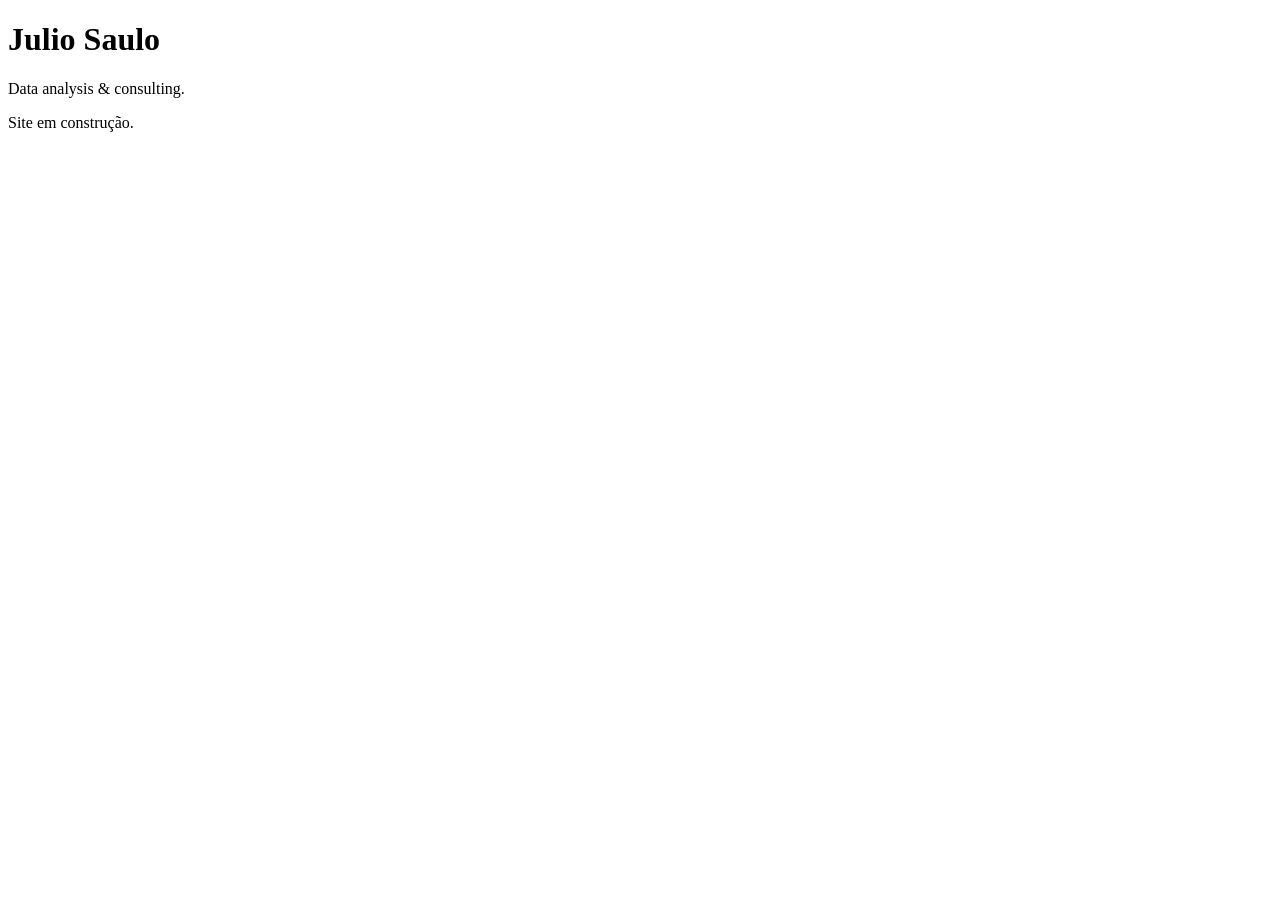
==== index.html @ fc22b463 "Rename Index.html to index.html" ====
<!DOCTYPE html>
<html lang="en">
<head>
  <meta charset="UTF-8">
  <title>Seu Nome – Data Analysis & Consulting</title>
</head>
<body>
  <h1>Julio Saulo</h1>
  <p>Data analysis & consulting.</p>
  <p>Site em construção.</p>
</body>
</html>
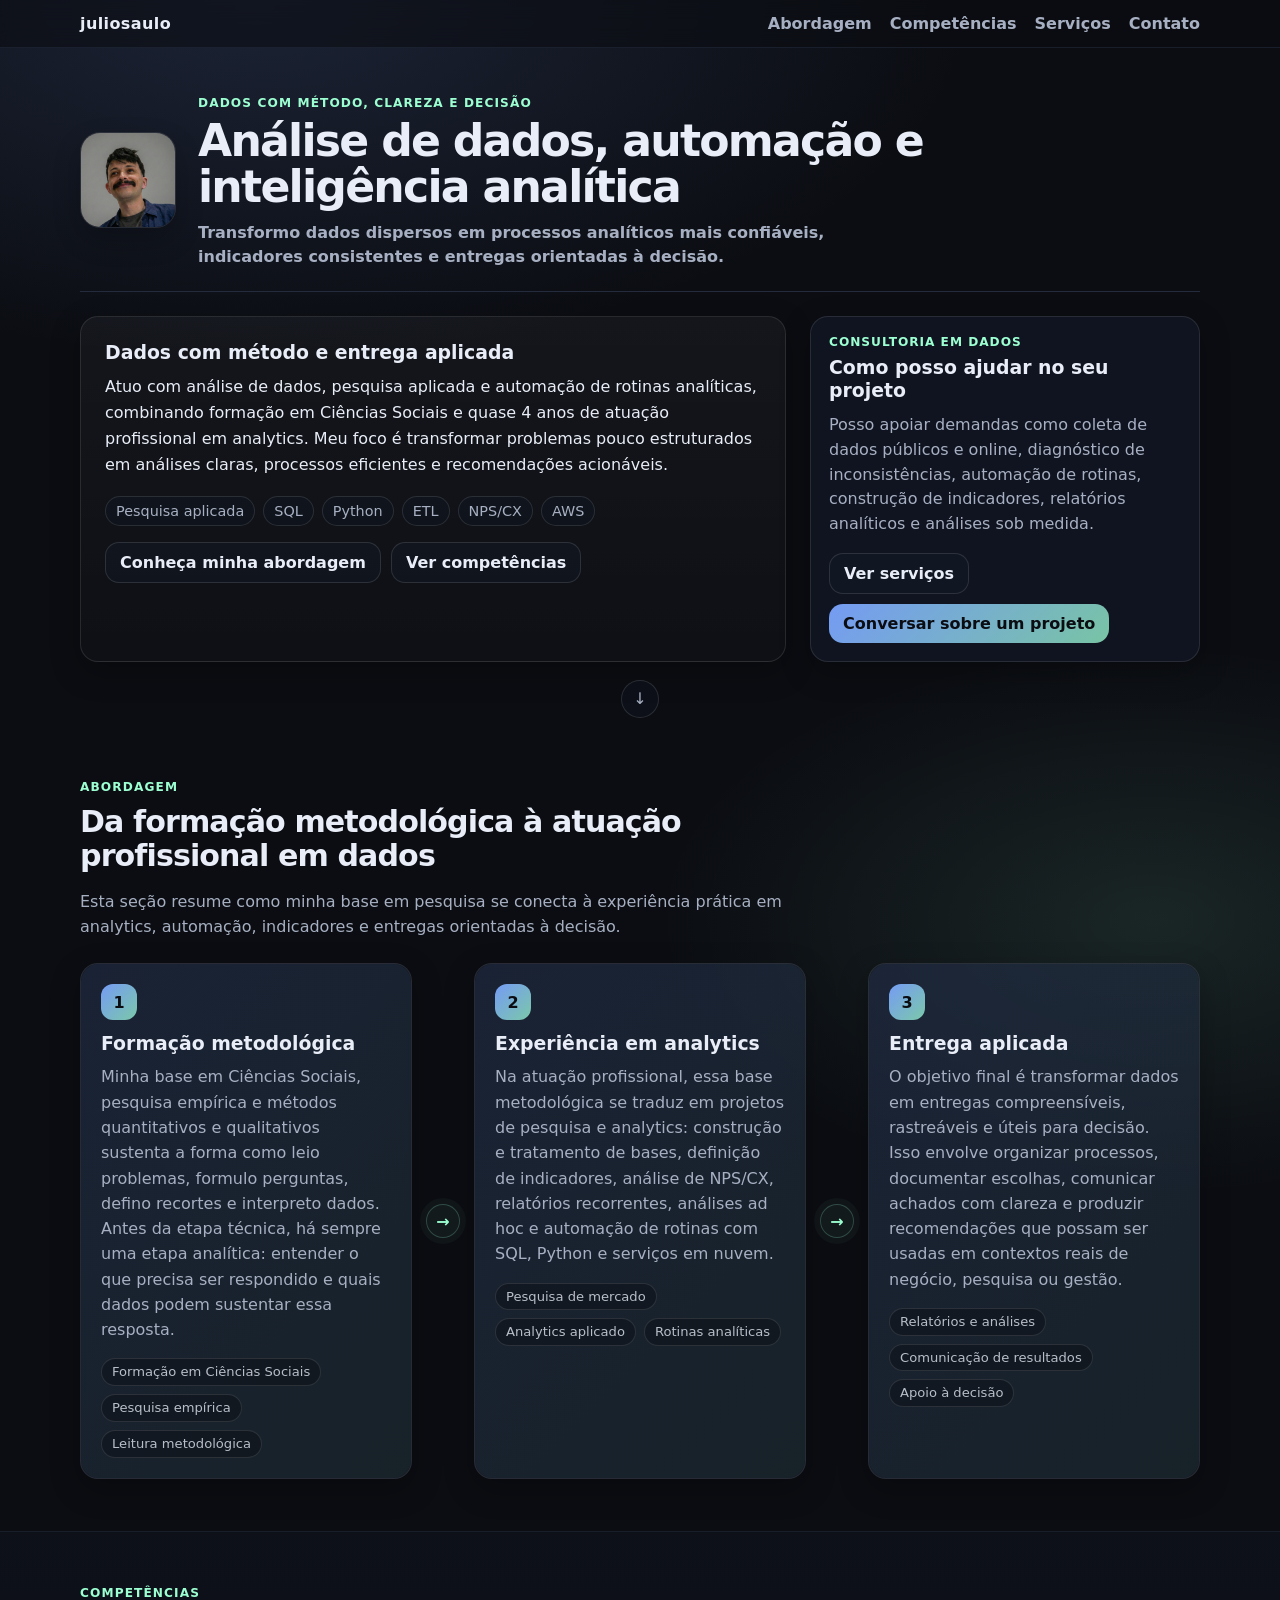
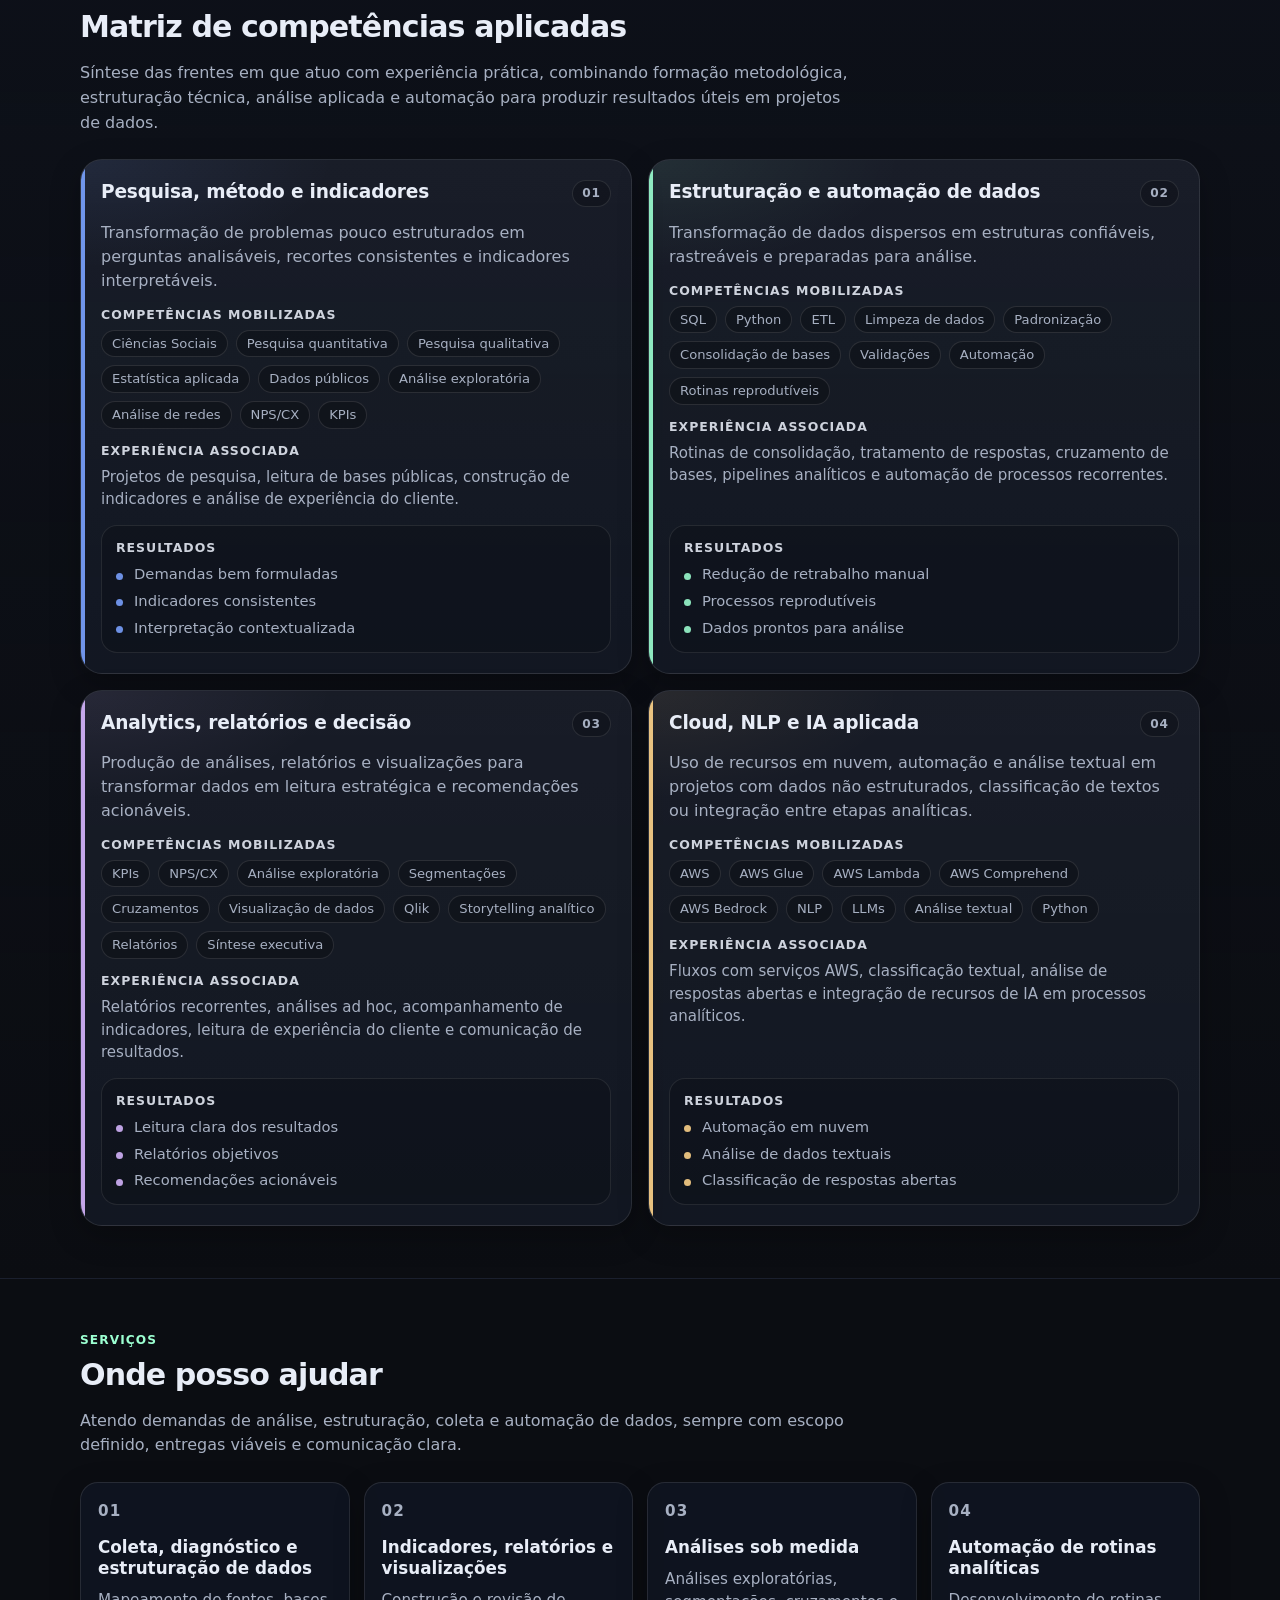
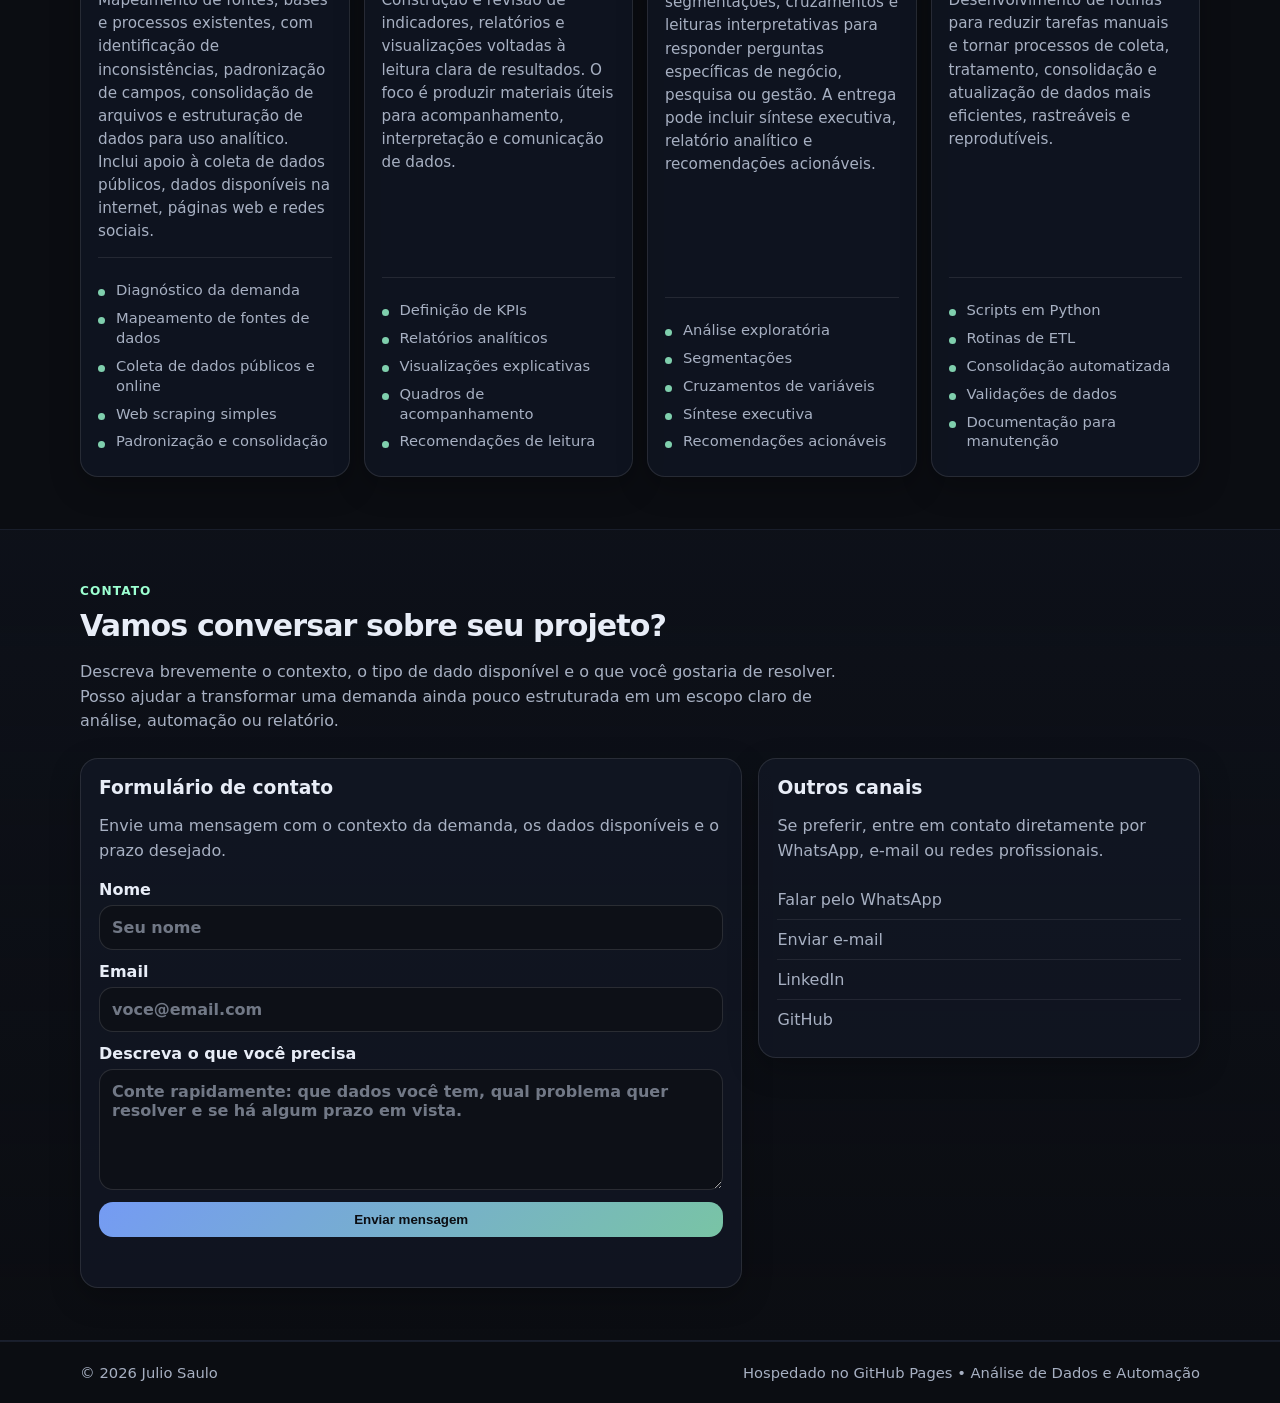
==== commit 1cab7d28: "info. contato + ajustes" ====
--- a/index.html
+++ b/index.html
@@ -1,12 +1,474 @@
 <!DOCTYPE html>
-<html lang="en">
+<html lang="pt-br" id="top">
 <head>
-  <meta charset="UTF-8">
-  <title>Seu Nome – Data Analysis & Consulting</title>
+  <meta charset="UTF-8" />
+  <meta name="viewport" content="width=device-width, initial-scale=1.0" />
+  <title>Julio Saulo | Análise de Dados, Automação e Inteligência Analítica</title>
+  <meta name="description" content="Consultoria em análise de dados, automação de rotinas analíticas, indicadores, relatórios e coleta/estruturação de dados públicos e online." />
+  <link rel="stylesheet" href="css/styles.css" />
 </head>
+
 <body>
-  <h1>Julio Saulo</h1>
-  <p>Data analysis & consulting.</p>
-  <p>Site em construção.</p>
+  <header class="site-header">
+    <div class="container nav">
+      <a class="brand" href="#top" aria-label="Voltar ao topo">juliosaulo</a>
+
+      <nav class="nav-links" aria-label="Navegação principal">
+        <a href="#abordagem">Abordagem</a>
+        <a href="#competencias">Competências</a>
+        <a href="#servicos">Serviços</a>
+        <a href="#contato">Contato</a>
+      </nav>
+
+      <button class="nav-toggle" aria-label="Abrir menu" aria-expanded="false">
+        ☰
+      </button>
+    </div>
+  </header>
+
+  <main>
+    <!-- HERO -->
+    <section class="hero" id="topo-hero">
+      <div class="container">
+        <div class="hero-top hero-top-grid">
+          <div class="hero-photo hero-photo--small">
+            <img src="assets/img/profile.jpg" alt="Foto de Julio Saulo" />
+          </div>
+
+          <div class="hero-head">
+            <p class="eyebrow">Dados com método, clareza e decisão</p>
+            <h1>Análise de dados, automação e inteligência analítica</h1>
+            <p class="subtitle">
+              Transformo dados dispersos em processos analíticos mais confiáveis, indicadores consistentes e entregas orientadas à decisão.
+            </p>
+          </div>
+        </div>
+
+        <div class="hero-bottom hero-bottom-grid">
+          <div class="hero-about">
+            <h2 class="hero-h2">Dados com método e entrega aplicada</h2>
+
+            <p class="lead">
+              Atuo com análise de dados, pesquisa aplicada e automação de rotinas analíticas, combinando formação em Ciências Sociais e quase 4 anos de atuação profissional em analytics. Meu foco é transformar problemas pouco estruturados em análises claras, processos eficientes e recomendações acionáveis.
+            </p>
+
+            <div class="chips" aria-label="Principais áreas de atuação">
+              <span class="chip">Pesquisa aplicada</span>
+              <span class="chip">SQL</span>
+              <span class="chip">Python</span>
+              <span class="chip">ETL</span>
+              <span class="chip">NPS/CX</span>
+              <span class="chip">AWS</span>
+            </div>
+
+            <div class="hero-links">
+              <a class="btn" href="#abordagem">Conheça minha abordagem</a>
+              <a class="btn" href="#competencias">Ver competências</a>
+            </div>
+          </div>
+
+          <aside class="hero-consult" aria-label="Resumo da oferta de consultoria">
+            <div class="hero-offer">
+              <p class="offer-kicker">Consultoria em dados</p>
+              <h2 class="offer-title">Como posso ajudar no seu projeto</h2>
+              <p class="offer-text muted">
+                Posso apoiar demandas como coleta de dados públicos e online, diagnóstico de inconsistências, automação de rotinas, construção de indicadores, relatórios analíticos e análises sob medida.
+              </p>
+              <div class="offer-actions">
+                <a class="btn" href="#servicos">Ver serviços</a>
+                <a class="btn primary" href="#contato">Conversar sobre um projeto</a>
+              </div>
+            </div>
+          </aside>
+        </div>
+      </div>
+
+      <div class="container hero-scroll">
+        <a class="scroll-hint" href="#abordagem" aria-label="Rolar para Abordagem">↓</a>
+      </div>
+    </section>
+
+    <!-- ABORDAGEM -->
+    <section class="section" id="abordagem">
+      <div class="container">
+        <div class="section-head">
+          <p class="eyebrow">Abordagem</p>
+          <h2>Da formação metodológica à atuação profissional em dados</h2>
+          <p class="muted">
+            Esta seção resume como minha base em pesquisa se conecta à experiência prática em analytics, automação, indicadores e entregas orientadas à decisão.
+          </p>
+        </div>
+
+        <div class="approach-grid">
+          <article class="approach-card">
+            <div class="approach-number" aria-hidden="true">1</div>
+            <h3>Formação metodológica</h3>
+            <p>
+              Minha base em Ciências Sociais, pesquisa empírica e métodos quantitativos e qualitativos sustenta a forma como leio problemas, formulo perguntas, defino recortes e interpreto dados. Antes da etapa técnica, há sempre uma etapa analítica: entender o que precisa ser respondido e quais dados podem sustentar essa resposta.
+            </p>
+            <div class="tags approach-tags">
+              <span class="tag">Formação em Ciências Sociais</span>
+              <span class="tag">Pesquisa empírica</span>
+              <span class="tag">Leitura metodológica</span>
+            </div>
+          </article>
+
+          <div class="approach-connector" aria-hidden="true">→</div>
+
+          <article class="approach-card">
+            <div class="approach-number" aria-hidden="true">2</div>
+            <h3>Experiência em analytics</h3>
+            <p>
+              Na atuação profissional, essa base metodológica se traduz em projetos de pesquisa e analytics: construção e tratamento de bases, definição de indicadores, análise de NPS/CX, relatórios recorrentes, análises ad hoc e automação de rotinas com SQL, Python e serviços em nuvem.
+            </p>
+            <div class="tags approach-tags">
+              <span class="tag">Pesquisa de mercado</span>
+              <span class="tag">Analytics aplicado</span>
+              <span class="tag">Rotinas analíticas</span>
+            </div>
+          </article>
+
+          <div class="approach-connector" aria-hidden="true">→</div>
+
+          <article class="approach-card">
+            <div class="approach-number" aria-hidden="true">3</div>
+            <h3>Entrega aplicada</h3>
+            <p>
+              O objetivo final é transformar dados em entregas compreensíveis, rastreáveis e úteis para decisão. Isso envolve organizar processos, documentar escolhas, comunicar achados com clareza e produzir recomendações que possam ser usadas em contextos reais de negócio, pesquisa ou gestão.
+            </p>
+            <div class="tags approach-tags">
+              <span class="tag">Relatórios e análises</span>
+              <span class="tag">Comunicação de resultados</span>
+              <span class="tag">Apoio à decisão</span>
+            </div>
+          </article>
+        </div>
+      </div>
+    </section>
+
+    <!-- COMPETÊNCIAS -->
+    <section class="section alt" id="competencias">
+      <div class="container">
+        <div class="section-head">
+          <p class="eyebrow">Competências</p>
+          <h2>Matriz de competências aplicadas</h2>
+          <p class="muted">
+            Síntese das frentes em que atuo com experiência prática, combinando formação metodológica, estruturação técnica, análise aplicada e automação para produzir resultados úteis em projetos de dados.
+          </p>
+        </div>
+
+        <div class="competency-matrix" aria-label="Matriz de competências aplicadas">
+          <article class="matrix-card matrix-card-method">
+            <div class="matrix-card-head">
+              <p class="matrix-kicker">01</p>
+              <h3>Pesquisa, método e indicadores</h3>
+            </div>
+
+            <p class="matrix-description">
+              Transformação de problemas pouco estruturados em perguntas analisáveis, recortes consistentes e indicadores interpretáveis.
+            </p>
+
+            <div class="matrix-block">
+              <h4>Competências mobilizadas</h4>
+              <div class="tags">
+                <span class="tag">Ciências Sociais</span>
+                <span class="tag">Pesquisa quantitativa</span>
+                <span class="tag">Pesquisa qualitativa</span>
+                <span class="tag">Estatística aplicada</span>
+                <span class="tag">Dados públicos</span>
+                <span class="tag">Análise exploratória</span>
+                <span class="tag">Análise de redes</span>
+                <span class="tag">NPS/CX</span>
+                <span class="tag">KPIs</span>
+              </div>
+            </div>
+
+            <div class="matrix-block">
+              <h4>Experiência associada</h4>
+              <p>
+                Projetos de pesquisa, leitura de bases públicas, construção de indicadores e análise de experiência do cliente.
+              </p>
+            </div>
+
+            <div class="matrix-results">
+              <h4>Resultados</h4>
+              <ul>
+                <li>Demandas bem formuladas</li>
+                <li>Indicadores consistentes</li>
+                <li>Interpretação contextualizada</li>
+              </ul>
+            </div>
+          </article>
+
+          <article class="matrix-card matrix-card-structure">
+            <div class="matrix-card-head">
+              <p class="matrix-kicker">02</p>
+              <h3>Estruturação e automação de dados</h3>
+            </div>
+
+            <p class="matrix-description">
+              Transformação de dados dispersos em estruturas confiáveis, rastreáveis e preparadas para análise.
+            </p>
+
+            <div class="matrix-block">
+              <h4>Competências mobilizadas</h4>
+              <div class="tags">
+                <span class="tag">SQL</span>
+                <span class="tag">Python</span>
+                <span class="tag">ETL</span>
+                <span class="tag">Limpeza de dados</span>
+                <span class="tag">Padronização</span>
+                <span class="tag">Consolidação de bases</span>
+                <span class="tag">Validações</span>
+                <span class="tag">Automação</span>
+                <span class="tag">Rotinas reprodutíveis</span>
+              </div>
+            </div>
+
+            <div class="matrix-block">
+              <h4>Experiência associada</h4>
+              <p>
+                Rotinas de consolidação, tratamento de respostas, cruzamento de bases, pipelines analíticos e automação de processos recorrentes.
+              </p>
+            </div>
+
+            <div class="matrix-results">
+              <h4>Resultados</h4>
+              <ul>
+                <li>Redução de retrabalho manual</li>
+                <li>Processos reprodutíveis</li>
+                <li>Dados prontos para análise</li>
+              </ul>
+            </div>
+          </article>
+
+          <article class="matrix-card matrix-card-analytics">
+            <div class="matrix-card-head">
+              <p class="matrix-kicker">03</p>
+              <h3>Analytics, relatórios e decisão</h3>
+            </div>
+
+            <p class="matrix-description">
+              Produção de análises, relatórios e visualizações para transformar dados em leitura estratégica e recomendações acionáveis.
+            </p>
+
+            <div class="matrix-block">
+              <h4>Competências mobilizadas</h4>
+              <div class="tags">
+                <span class="tag">KPIs</span>
+                <span class="tag">NPS/CX</span>
+                <span class="tag">Análise exploratória</span>
+                <span class="tag">Segmentações</span>
+                <span class="tag">Cruzamentos</span>
+                <span class="tag">Visualização de dados</span>
+                <span class="tag">Qlik</span>
+                <span class="tag">Storytelling analítico</span>
+                <span class="tag">Relatórios</span>
+                <span class="tag">Síntese executiva</span>
+              </div>
+            </div>
+
+            <div class="matrix-block">
+              <h4>Experiência associada</h4>
+              <p>
+                Relatórios recorrentes, análises ad hoc, acompanhamento de indicadores, leitura de experiência do cliente e comunicação de resultados.
+              </p>
+            </div>
+
+            <div class="matrix-results">
+              <h4>Resultados</h4>
+              <ul>
+                <li>Leitura clara dos resultados</li>
+                <li>Relatórios objetivos</li>
+                <li>Recomendações acionáveis</li>
+              </ul>
+            </div>
+          </article>
+
+          <article class="matrix-card matrix-card-cloud">
+            <div class="matrix-card-head">
+              <p class="matrix-kicker">04</p>
+              <h3>Cloud, NLP e IA aplicada</h3>
+            </div>
+
+            <p class="matrix-description">
+              Uso de recursos em nuvem, automação e análise textual em projetos com dados não estruturados, classificação de textos ou integração entre etapas analíticas.
+            </p>
+
+            <div class="matrix-block">
+              <h4>Competências mobilizadas</h4>
+              <div class="tags">
+                <span class="tag">AWS</span>
+                <span class="tag">AWS Glue</span>
+                <span class="tag">AWS Lambda</span>
+                <span class="tag">AWS Comprehend</span>
+                <span class="tag">AWS Bedrock</span>
+                <span class="tag">NLP</span>
+                <span class="tag">LLMs</span>
+                <span class="tag">Análise textual</span>
+                <span class="tag">Python</span>
+              </div>
+            </div>
+
+            <div class="matrix-block">
+              <h4>Experiência associada</h4>
+              <p>
+                Fluxos com serviços AWS, classificação textual, análise de respostas abertas e integração de recursos de IA em processos analíticos.
+              </p>
+            </div>
+
+            <div class="matrix-results">
+              <h4>Resultados</h4>
+              <ul>
+                <li>Automação em nuvem</li>
+                <li>Análise de dados textuais</li>
+                <li>Classificação de respostas abertas</li>
+              </ul>
+            </div>
+          </article>
+        </div>
+      </div>
+    </section>
+
+    <!-- SERVIÇOS -->
+    <section class="section" id="servicos">
+      <div class="container">
+        <div class="section-head">
+          <p class="eyebrow">Serviços</p>
+          <h2>Onde posso ajudar</h2>
+          <p class="muted">
+            Atendo demandas de análise, estruturação, coleta e automação de dados, sempre com escopo definido, entregas viáveis e comunicação clara.
+          </p>
+        </div>
+
+        <div class="services-grid services-grid--four">
+          <article class="service-card">
+            <p class="service-kicker">01</p>
+            <h3>Coleta, diagnóstico e estruturação de dados</h3>
+            <p>
+              Mapeamento de fontes, bases e processos existentes, com identificação de inconsistências, padronização de campos, consolidação de arquivos e estruturação de dados para uso analítico. Inclui apoio à coleta de dados públicos, dados disponíveis na internet, páginas web e redes sociais.
+            </p>
+            <ul class="service-list">
+              <li>Diagnóstico da demanda</li>
+              <li>Mapeamento de fontes de dados</li>
+              <li>Coleta de dados públicos e online</li>
+              <li>Web scraping simples</li>
+              <li>Padronização e consolidação</li>
+            </ul>
+          </article>
+
+          <article class="service-card">
+            <p class="service-kicker">02</p>
+            <h3>Indicadores, relatórios e visualizações</h3>
+            <p>
+              Construção e revisão de indicadores, relatórios e visualizações voltadas à leitura clara de resultados. O foco é produzir materiais úteis para acompanhamento, interpretação e comunicação de dados.
+            </p>
+            <ul class="service-list">
+              <li>Definição de KPIs</li>
+              <li>Relatórios analíticos</li>
+              <li>Visualizações explicativas</li>
+              <li>Quadros de acompanhamento</li>
+              <li>Recomendações de leitura</li>
+            </ul>
+          </article>
+
+          <article class="service-card">
+            <p class="service-kicker">03</p>
+            <h3>Análises sob medida</h3>
+            <p>
+              Análises exploratórias, segmentações, cruzamentos e leituras interpretativas para responder perguntas específicas de negócio, pesquisa ou gestão. A entrega pode incluir síntese executiva, relatório analítico e recomendações acionáveis.
+            </p>
+            <ul class="service-list">
+              <li>Análise exploratória</li>
+              <li>Segmentações</li>
+              <li>Cruzamentos de variáveis</li>
+              <li>Síntese executiva</li>
+              <li>Recomendações acionáveis</li>
+            </ul>
+          </article>
+
+          <article class="service-card">
+            <p class="service-kicker">04</p>
+            <h3>Automação de rotinas analíticas</h3>
+            <p>
+              Desenvolvimento de rotinas para reduzir tarefas manuais e tornar processos de coleta, tratamento, consolidação e atualização de dados mais eficientes, rastreáveis e reprodutíveis.
+            </p>
+            <ul class="service-list">
+              <li>Scripts em Python</li>
+              <li>Rotinas de ETL</li>
+              <li>Consolidação automatizada</li>
+              <li>Validações de dados</li>
+              <li>Documentação para manutenção</li>
+            </ul>
+          </article>
+        </div>
+      </div>
+    </section>
+
+    <!-- CONTATO -->
+    <section class="section alt" id="contato">
+      <div class="container">
+        <div class="section-head">
+          <p class="eyebrow">Contato</p>
+          <h2>Vamos conversar sobre seu projeto?</h2>
+          <p class="muted">
+            Descreva brevemente o contexto, o tipo de dado disponível e o que você gostaria de resolver. Posso ajudar a transformar uma demanda ainda pouco estruturada em um escopo claro de análise, automação ou relatório.
+          </p>
+        </div>
+
+        <div class="lead-grid contact-grid">
+          <div class="card">
+            <h3>Formulário de contato</h3>
+            <p class="muted">
+              Envie uma mensagem com o contexto da demanda, os dados disponíveis e o prazo desejado.
+            </p>
+
+            <form id="leadForm" class="form" method="POST" action="https://formspree.io/f/xredwbkz">
+              <label>
+                Nome
+                <input type="text" name="name" placeholder="Seu nome" required />
+              </label>
+
+              <label>
+                Email
+                <input type="email" name="email" placeholder="voce@email.com" required />
+              </label>
+
+              <label>
+                Descreva o que você precisa
+                <textarea name="message" rows="5" placeholder="Conte rapidamente: que dados você tem, qual problema quer resolver e se há algum prazo em vista." required></textarea>
+              </label>
+
+              <button class="btn primary" type="submit">Enviar mensagem</button>
+              <p class="form-status" id="formStatus" aria-live="polite"></p>
+            </form>
+          </div>
+
+          <aside class="card contact-card">
+            <h3>Outros canais</h3>
+            <p class="muted">
+              Se preferir, entre em contato diretamente por WhatsApp, e-mail ou redes profissionais.
+            </p>
+
+            <ul class="links contact-links">
+              <li><a href="https://wa.me/5531992762751?text=Ol%C3%A1%2C%20Julio%21%20Vi%20seu%20site%20e%20queria%20conversar%20sobre%20um%20projeto." target="_blank" rel="noopener">Falar pelo WhatsApp</a></li>
+              <li><a href="mailto:juliosaulo@gmail.com">Enviar e-mail</a></li>
+              <li><a href="https://www.linkedin.com/in/juliosaulo/" target="_blank" rel="noopener">LinkedIn</a></li>
+              <li><a href="https://github.com/juliosaulo" target="_blank" rel="noopener">GitHub</a></li>
+            </ul>
+          </aside>
+        </div>
+      </div>
+    </section>
+  </main>
+
+  <footer class="site-footer">
+    <div class="container footer-grid">
+      <p class="muted small">© <span id="year"></span> Julio Saulo</p>
+      <p class="muted small">Hospedado no GitHub Pages • Análise de Dados e Automação</p>
+    </div>
+  </footer>
+
+  <script src="js/main.js"></script>
 </body>
 </html>
--- a/css/styles.css
+++ b/css/styles.css
@@ -0,0 +1,889 @@
+:root{
+  --bg: #0b0d12;
+  --bg2: #0f1420;
+  --card: #121826;
+  --text: #e8edf7;
+  --muted: #a7b0c2;
+  --line: #232b3d;
+  --accent: #7aa2ff;
+  --accent2: #9cffd1;
+  --accent3: #d7b6ff;
+  --accent4: #ffd48a;
+
+  --radius: 18px;
+  --shadow: 0 10px 30px rgba(0,0,0,.25);
+  --container: 1120px;
+}
+
+*{ box-sizing: border-box; }
+html{ scroll-behavior: smooth; }
+html, body{ overflow-x: hidden; }
+
+body{
+  margin: 0;
+  font-family: ui-sans-serif, system-ui, -apple-system, Segoe UI, Roboto, Arial, "Apple Color Emoji", "Segoe UI Emoji";
+  color: var(--text);
+  background:
+    radial-gradient(1200px 600px at 20% 0%, rgba(122,162,255,.15), transparent 60%),
+    radial-gradient(900px 500px at 90% 20%, rgba(156,255,209,.10), transparent 55%),
+    var(--bg);
+}
+
+img, svg, canvas{
+  max-width: 100%;
+  height: auto;
+}
+
+a{ color: inherit; text-decoration: none; }
+a:hover{ text-decoration: underline; text-underline-offset: 3px; }
+
+.container{
+  width: min(var(--container), calc(100% - 40px));
+  margin: 0 auto;
+}
+
+.muted{ color: var(--muted); }
+.small{ font-size: .92rem; }
+
+.eyebrow{
+  margin: 0 0 8px;
+  color: var(--accent2);
+  font-size: .76rem;
+  font-weight: 900;
+  letter-spacing: .09em;
+  text-transform: uppercase;
+}
+
+/* Header */
+.site-header{
+  position: sticky;
+  top: 0;
+  z-index: 50;
+  backdrop-filter: blur(10px);
+  background: rgba(11,13,18,.58);
+  border-bottom: 1px solid rgba(35,43,61,.6);
+}
+
+.nav{
+  position: relative;
+  display: flex;
+  align-items: center;
+  justify-content: space-between;
+  padding: 14px 0;
+  gap: 16px;
+}
+
+.brand{
+  font-weight: 800;
+  letter-spacing: .4px;
+  text-transform: lowercase;
+}
+
+.nav-links{
+  display: flex;
+  gap: 18px;
+  align-items: center;
+}
+
+.nav-links a{
+  color: var(--muted);
+  font-weight: 650;
+}
+
+.nav-links a:hover{ color: var(--text); }
+
+.nav-toggle{
+  display: none;
+  border: 1px solid rgba(255,255,255,.12);
+  background: rgba(18,24,38,.6);
+  color: var(--text);
+  padding: 10px 12px;
+  border-radius: 12px;
+  cursor: pointer;
+}
+
+/* Buttons, chips and tags */
+.btn{
+  display: inline-flex;
+  align-items: center;
+  justify-content: center;
+  gap: 8px;
+  padding: 10px 14px;
+  border-radius: 14px;
+  border: 1px solid rgba(255,255,255,.12);
+  background: rgba(18,24,38,.55);
+  color: var(--text);
+  font-weight: 750;
+  cursor: pointer;
+  text-decoration: none;
+  transition: transform .16s ease, background .16s ease, border-color .16s ease;
+}
+
+.btn:hover{
+  background: rgba(18,24,38,.82);
+  border-color: rgba(255,255,255,.18);
+  text-decoration: none;
+  transform: translateY(-1px);
+}
+
+.btn.primary{
+  background: linear-gradient(135deg, rgba(122,162,255,.95), rgba(156,255,209,.75));
+  border: none;
+  color: #0b0d12;
+}
+
+.btn.primary:hover{ filter: brightness(1.03); }
+
+.chips,
+.tags{
+  display: flex;
+  flex-wrap: wrap;
+  gap: 8px;
+}
+
+.chip,
+.tag{
+  display: inline-flex;
+  align-items: center;
+  width: fit-content;
+  border-radius: 999px;
+  border: 1px solid rgba(255,255,255,.11);
+  background: rgba(18,24,38,.38);
+  color: var(--muted);
+}
+
+.chip{
+  font-size: .9rem;
+  padding: 6px 10px;
+}
+
+.tag{
+  font-size: .82rem;
+  padding: 5px 10px;
+  background: rgba(11,13,18,.42);
+  line-height: 1.2;
+}
+
+.approach-tags .tag{
+  color: rgba(232,237,247,.78);
+}
+
+/* Hero */
+.hero{
+  padding: 48px 0 18px;
+}
+
+.hero-top-grid{
+  display: grid;
+  grid-template-columns: 96px minmax(0, 1fr);
+  gap: 22px;
+  align-items: center;
+  padding-bottom: 22px;
+  margin-bottom: 24px;
+  border-bottom: 1px solid var(--line);
+}
+
+.hero-photo--small img{
+  width: 96px;
+  height: 96px;
+  border-radius: 20px;
+  object-fit: cover;
+  opacity: .94;
+  border: 1px solid rgba(255,255,255,.10);
+  box-shadow: 0 12px 30px rgba(0,0,0,.25);
+}
+
+.hero-head{
+  max-width: 860px;
+}
+
+h1{
+  margin: 0 0 10px;
+  max-width: 780px;
+  font-size: clamp(2rem, 3.45vw, 3.18rem);
+  line-height: 1.05;
+  letter-spacing: -.04em;
+}
+
+.subtitle{
+  margin: 0;
+  max-width: 720px;
+  color: var(--muted);
+  font-size: clamp(1rem, 1.25vw, 1.12rem);
+  font-weight: 650;
+  line-height: 1.5;
+}
+
+.hero-bottom-grid{
+  display: grid;
+  grid-template-columns: minmax(0, 1fr) 390px;
+  gap: 24px;
+  align-items: stretch;
+}
+
+.hero-about,
+.hero-offer,
+.card{
+  background: rgba(18,24,38,.72);
+  border: 1px solid rgba(255,255,255,.10);
+  border-radius: var(--radius);
+  box-shadow: var(--shadow);
+}
+
+.hero-about{
+  padding: 24px;
+  background: linear-gradient(180deg, rgba(255,255,255,.04), rgba(255,255,255,.015));
+}
+
+.hero-h2,
+.offer-title{
+  margin: 0 0 10px;
+  font-size: 1.18rem;
+  line-height: 1.25;
+}
+
+.lead{
+  margin: 0 0 18px;
+  line-height: 1.62;
+  max-width: 72ch;
+}
+
+.hero-links,
+.offer-actions{
+  display: flex;
+  flex-wrap: wrap;
+  gap: 10px;
+  margin-top: 16px;
+}
+
+.hero-consult .hero-offer{ height: 100%; }
+
+.hero-offer{
+  padding: 18px;
+  display: flex;
+  flex-direction: column;
+  justify-content: center;
+}
+
+.offer-kicker{
+  margin: 0 0 7px;
+  color: var(--accent2);
+  font-weight: 900;
+  letter-spacing: .08em;
+  text-transform: uppercase;
+  font-size: .76rem;
+}
+
+.offer-text{
+  margin: 0;
+  line-height: 1.55;
+}
+
+.hero-scroll{
+  margin-top: 18px;
+  display: flex;
+  justify-content: center;
+}
+
+.scroll-hint{
+  width: 38px;
+  height: 38px;
+  border-radius: 999px;
+  border: 1px solid rgba(255,255,255,.12);
+  display: flex;
+  align-items: center;
+  justify-content: center;
+  color: var(--muted);
+  background: rgba(18,24,38,.35);
+}
+
+.scroll-hint:hover{ color: var(--text); text-decoration: none; }
+
+/* Sections */
+.section{
+  padding: 52px 0;
+}
+
+.hero + .section{
+  padding-top: 42px;
+}
+
+.section.alt{
+  background: linear-gradient(180deg, rgba(15,20,32,.48), rgba(11,13,18,0));
+  border-top: 1px solid rgba(35,43,61,.6);
+  border-bottom: 1px solid rgba(35,43,61,.6);
+}
+
+.section-head{
+  max-width: 780px;
+  margin-bottom: 24px;
+}
+
+.section-head h2{
+  margin: 0 0 8px;
+  font-size: clamp(1.65rem, 2.35vw, 2.2rem);
+  line-height: 1.15;
+  letter-spacing: -.03em;
+}
+
+.section-head p{ line-height: 1.55; }
+
+.card{
+  padding: 18px;
+}
+
+.divider{
+  height: 1px;
+  background: rgba(255,255,255,.10);
+  margin: 16px 0;
+}
+
+/* Approach */
+.approach-grid{
+  display: grid;
+  grid-template-columns: minmax(0, 1fr) auto minmax(0, 1fr) auto minmax(0, 1fr);
+  gap: 14px;
+  align-items: stretch;
+}
+
+.approach-card{
+  position: relative;
+  min-width: 0;
+  padding: 20px;
+  border-radius: var(--radius);
+  border: 1px solid rgba(255,255,255,.10);
+  background: rgba(18,24,38,.68);
+  box-shadow: var(--shadow);
+}
+
+.approach-card::before{
+  content: "";
+  position: absolute;
+  inset: 0;
+  border-radius: inherit;
+  background: linear-gradient(135deg, rgba(122,162,255,.10), rgba(156,255,209,.06));
+  pointer-events: none;
+}
+
+.approach-number{
+  position: relative;
+  width: 36px;
+  height: 36px;
+  margin-bottom: 12px;
+  border-radius: 12px;
+  display: flex;
+  align-items: center;
+  justify-content: center;
+  color: #0b0d12;
+  background: linear-gradient(135deg, rgba(122,162,255,.95), rgba(156,255,209,.75));
+  font-weight: 900;
+}
+
+.approach-card h3,
+.approach-card p,
+.approach-card .tags{
+  position: relative;
+}
+
+.approach-card h3{
+  margin: 0 0 10px;
+  font-size: 1.18rem;
+}
+
+.approach-card p{
+  margin: 0 0 16px;
+  color: var(--muted);
+  line-height: 1.58;
+}
+
+.approach-connector{
+  align-self: center;
+  width: 34px;
+  height: 34px;
+  border-radius: 999px;
+  display: flex;
+  align-items: center;
+  justify-content: center;
+  color: var(--accent2);
+  border: 1px solid rgba(156,255,209,.22);
+  background: rgba(156,255,209,.06);
+  font-weight: 900;
+  box-shadow: 0 0 0 6px rgba(156,255,209,.035);
+}
+
+/* Competency matrix */
+.competency-matrix{
+  display: grid;
+  grid-template-columns: repeat(2, minmax(0, 1fr));
+  gap: 16px;
+}
+
+.matrix-card{
+  position: relative;
+  min-width: 0;
+  display: flex;
+  flex-direction: column;
+  gap: 14px;
+  padding: 20px;
+  border-radius: 22px;
+  border: 1px solid rgba(255,255,255,.10);
+  background:
+    linear-gradient(180deg, rgba(255,255,255,.035), rgba(255,255,255,.012)),
+    rgba(18,24,38,.68);
+  box-shadow: var(--shadow);
+  overflow: hidden;
+}
+
+.matrix-card::before{
+  content: "";
+  position: absolute;
+  inset: 0 auto 0 0;
+  width: 4px;
+  opacity: .9;
+  background: var(--accent);
+}
+
+.matrix-card::after{
+  content: "";
+  position: absolute;
+  inset: 0;
+  pointer-events: none;
+  opacity: .72;
+  background: radial-gradient(420px 180px at 0% 0%, rgba(122,162,255,.12), transparent 60%);
+}
+
+.matrix-card > *{
+  position: relative;
+  z-index: 1;
+}
+
+.matrix-card-method::before{ background: var(--accent); }
+.matrix-card-structure::before{ background: var(--accent2); }
+.matrix-card-analytics::before{ background: var(--accent3); }
+.matrix-card-cloud::before{ background: var(--accent4); }
+
+.matrix-card-method::after{ background: radial-gradient(420px 180px at 0% 0%, rgba(122,162,255,.13), transparent 60%); }
+.matrix-card-structure::after{ background: radial-gradient(420px 180px at 0% 0%, rgba(156,255,209,.11), transparent 60%); }
+.matrix-card-analytics::after{ background: radial-gradient(420px 180px at 0% 0%, rgba(215,182,255,.11), transparent 60%); }
+.matrix-card-cloud::after{ background: radial-gradient(420px 180px at 0% 0%, rgba(255,212,138,.10), transparent 60%); }
+
+.matrix-card-head{
+  display: flex;
+  align-items: flex-start;
+  justify-content: space-between;
+  gap: 12px;
+}
+
+.matrix-card-head h3{
+  margin: 0;
+  font-size: 1.16rem;
+  line-height: 1.25;
+  letter-spacing: -.01em;
+}
+
+.matrix-kicker{
+  order: 2;
+  flex: 0 0 auto;
+  margin: 0;
+  padding: 6px 9px;
+  border-radius: 999px;
+  border: 1px solid rgba(255,255,255,.10);
+  background: rgba(11,13,18,.36);
+  color: var(--muted);
+  font-size: .76rem;
+  font-weight: 900;
+  letter-spacing: .08em;
+  line-height: 1;
+}
+
+.matrix-description{
+  margin: 0;
+  color: var(--muted);
+  line-height: 1.5;
+}
+
+.matrix-block{
+  display: grid;
+  gap: 8px;
+}
+
+.matrix-block h4,
+.matrix-results h4{
+  margin: 0;
+  color: rgba(232,237,247,.88);
+  font-size: .78rem;
+  font-weight: 900;
+  letter-spacing: .08em;
+  text-transform: uppercase;
+}
+
+.matrix-block p{
+  margin: 0;
+  color: var(--muted);
+  line-height: 1.5;
+  font-size: .94rem;
+}
+
+.matrix-results{
+  margin-top: auto;
+  padding: 14px;
+  border: 1px solid rgba(255,255,255,.09);
+  border-radius: 16px;
+  background: rgba(11,13,18,.34);
+}
+
+.matrix-results ul{
+  margin: 9px 0 0;
+  padding: 0;
+  list-style: none;
+  display: grid;
+  gap: 7px;
+}
+
+.matrix-results li{
+  position: relative;
+  padding-left: 18px;
+  color: var(--muted);
+  line-height: 1.35;
+  font-size: .92rem;
+}
+
+.matrix-results li::before{
+  content: "";
+  position: absolute;
+  left: 0;
+  top: .58em;
+  width: 7px;
+  height: 7px;
+  border-radius: 999px;
+  background: rgba(156,255,209,.8);
+}
+
+.matrix-card-method .matrix-results li::before{ background: rgba(122,162,255,.88); }
+.matrix-card-structure .matrix-results li::before{ background: rgba(156,255,209,.88); }
+.matrix-card-analytics .matrix-results li::before{ background: rgba(215,182,255,.88); }
+.matrix-card-cloud .matrix-results li::before{ background: rgba(255,212,138,.88); }
+
+/* Services */
+.services-grid{
+  display: grid;
+  grid-template-columns: repeat(3, 1fr);
+  gap: 14px;
+  margin-bottom: 0;
+}
+
+.services-grid--four{
+  grid-template-columns: repeat(4, minmax(0, 1fr));
+}
+
+.service-card{
+  display: flex;
+  flex-direction: column;
+  min-width: 0;
+  background: rgba(18,24,38,.66);
+  border: 1px solid rgba(255,255,255,.10);
+  border-radius: var(--radius);
+  padding: 17px;
+  box-shadow: var(--shadow);
+}
+
+.service-kicker{
+  margin: 0 0 10px;
+  color: var(--accent2);
+  font-weight: 900;
+  font-size: .78rem;
+  letter-spacing: .08em;
+  text-transform: uppercase;
+}
+
+.service-card h3{
+  margin: 0 0 10px;
+  font-size: 1.05rem;
+  line-height: 1.25;
+}
+
+.service-card p{
+  margin: 0 0 14px;
+  color: var(--muted);
+  line-height: 1.52;
+  font-size: .95rem;
+}
+
+.service-list{
+  margin: auto 0 0;
+  padding: 14px 0 0;
+  list-style: none;
+  border-top: 1px solid rgba(255,255,255,.09);
+  color: var(--muted);
+}
+
+.service-list li{
+  position: relative;
+  margin: 8px 0;
+  padding-left: 18px;
+  line-height: 1.35;
+  font-size: .92rem;
+}
+
+.service-list li::before{
+  content: "";
+  position: absolute;
+  left: 0;
+  top: .62em;
+  width: 7px;
+  height: 7px;
+  border-radius: 999px;
+  background: rgba(156,255,209,.8);
+}
+
+/* Contact */
+.lead-grid{
+  display: grid;
+  grid-template-columns: minmax(0, 1.2fr) minmax(280px, .8fr);
+  gap: 16px;
+}
+
+.contact-grid{
+  align-items: start;
+}
+
+.card h3{
+  margin: 0 0 10px;
+}
+
+.card p{
+  line-height: 1.55;
+}
+
+.form{
+  display: grid;
+  gap: 12px;
+  margin-top: 14px;
+}
+
+label{
+  display: grid;
+  gap: 6px;
+  font-weight: 750;
+}
+
+input, textarea{
+  width: 100%;
+  padding: 12px 12px;
+  border-radius: 14px;
+  border: 1px solid rgba(255,255,255,.12);
+  background: rgba(11,13,18,.55);
+  color: var(--text);
+  outline: none;
+  font: inherit;
+}
+
+input::placeholder,
+textarea::placeholder{ color: rgba(167,176,194,.65); }
+
+input:focus,
+textarea:focus{
+  border-color: rgba(122,162,255,.65);
+  box-shadow: 0 0 0 6px rgba(122,162,255,.12);
+}
+
+.form-status{
+  margin: 0;
+  min-height: 20px;
+  color: var(--muted);
+}
+
+.links{
+  margin: 12px 0 0;
+  padding-left: 18px;
+  color: var(--muted);
+}
+
+.links li{ margin: 10px 0; }
+.links a:hover{ color: var(--text); }
+
+.contact-links{
+  padding-left: 0;
+  list-style: none;
+}
+
+.contact-links li{
+  border-bottom: 1px solid rgba(255,255,255,.08);
+  padding: 10px 0;
+  margin: 0;
+}
+
+.contact-links li:last-child{ border-bottom: 0; }
+
+/* Footer */
+.site-footer{
+  padding: 22px 0;
+  border-top: 1px solid rgba(35,43,61,.6);
+}
+
+.footer-grid{
+  display: flex;
+  flex-wrap: wrap;
+  justify-content: space-between;
+  gap: 10px;
+}
+
+.footer-grid p{ margin: 0; }
+
+/* Responsive */
+@media (max-width: 1080px){
+  .services-grid--four{
+    grid-template-columns: repeat(2, minmax(0, 1fr));
+  }
+}
+
+@media (max-width: 960px){
+  .hero-bottom-grid{
+    grid-template-columns: 1fr;
+  }
+
+  .hero-consult .hero-offer{
+    min-height: 0;
+  }
+
+  .approach-grid{
+    grid-template-columns: 1fr;
+  }
+
+  .approach-connector{
+    justify-self: center;
+    transform: rotate(90deg);
+    margin: 2px 0;
+  }
+
+  .competency-matrix{
+    grid-template-columns: 1fr;
+  }
+
+  .lead-grid{
+    grid-template-columns: 1fr;
+  }
+}
+
+@media (max-width: 680px){
+  .container{
+    width: min(100% - 28px, var(--container));
+  }
+
+  .nav-toggle{
+    display: inline-flex;
+  }
+
+  .nav-links{
+    display: none;
+  }
+
+  .nav-links.is-open{
+    display: flex;
+    flex-direction: column;
+    align-items: flex-start;
+    gap: 12px;
+
+    position: absolute;
+    right: 0;
+    top: 52px;
+    z-index: 80;
+
+    min-width: 180px;
+    padding: 14px;
+
+    border-radius: 14px;
+    border: 1px solid rgba(255,255,255,.12);
+    background: rgba(18,24,38,.96);
+    box-shadow: 0 10px 30px rgba(0,0,0,.25);
+  }
+  .hero{
+    padding-top: 38px;
+  }
+
+  .hero-top-grid{
+    grid-template-columns: 1fr;
+    justify-items: center;
+    text-align: center;
+    gap: 14px;
+  }
+
+  .hero-head{
+    max-width: 100%;
+  }
+
+  .hero-photo--small img{
+    width: 88px;
+    height: 88px;
+  }
+
+  h1{
+    font-size: clamp(1.9rem, 10.5vw, 2.55rem);
+    line-height: 1.06;
+    overflow-wrap: anywhere;
+  }
+
+  .subtitle{
+    margin: 0 auto;
+  }
+
+  .hero-about,
+  .hero-offer,
+  .card,
+  .approach-card,
+  .service-card,
+  .matrix-card{
+    padding: 16px;
+  }
+
+  .hero-bottom-grid,
+  .hero-about,
+  .hero-offer{
+    text-align: center;
+  }
+
+  .chips,
+  .tags,
+  .hero-links,
+  .offer-actions{
+    justify-content: center;
+  }
+
+  .section{
+    padding: 42px 0;
+  }
+
+  .hero + .section{
+    padding-top: 34px;
+  }
+
+  .section-head{
+    text-align: left;
+  }
+
+  .matrix-card-head{
+    align-items: flex-start;
+  }
+
+  .matrix-card-head h3{
+    font-size: 1.08rem;
+  }
+
+  .matrix-results{
+    padding: 13px;
+  }
+
+  .services-grid,
+  .services-grid--four{
+    grid-template-columns: 1fr;
+  }
+
+  .service-card{
+    text-align: left;
+  }
+
+  .footer-grid{
+    justify-content: center;
+    text-align: center;
+  }
+}
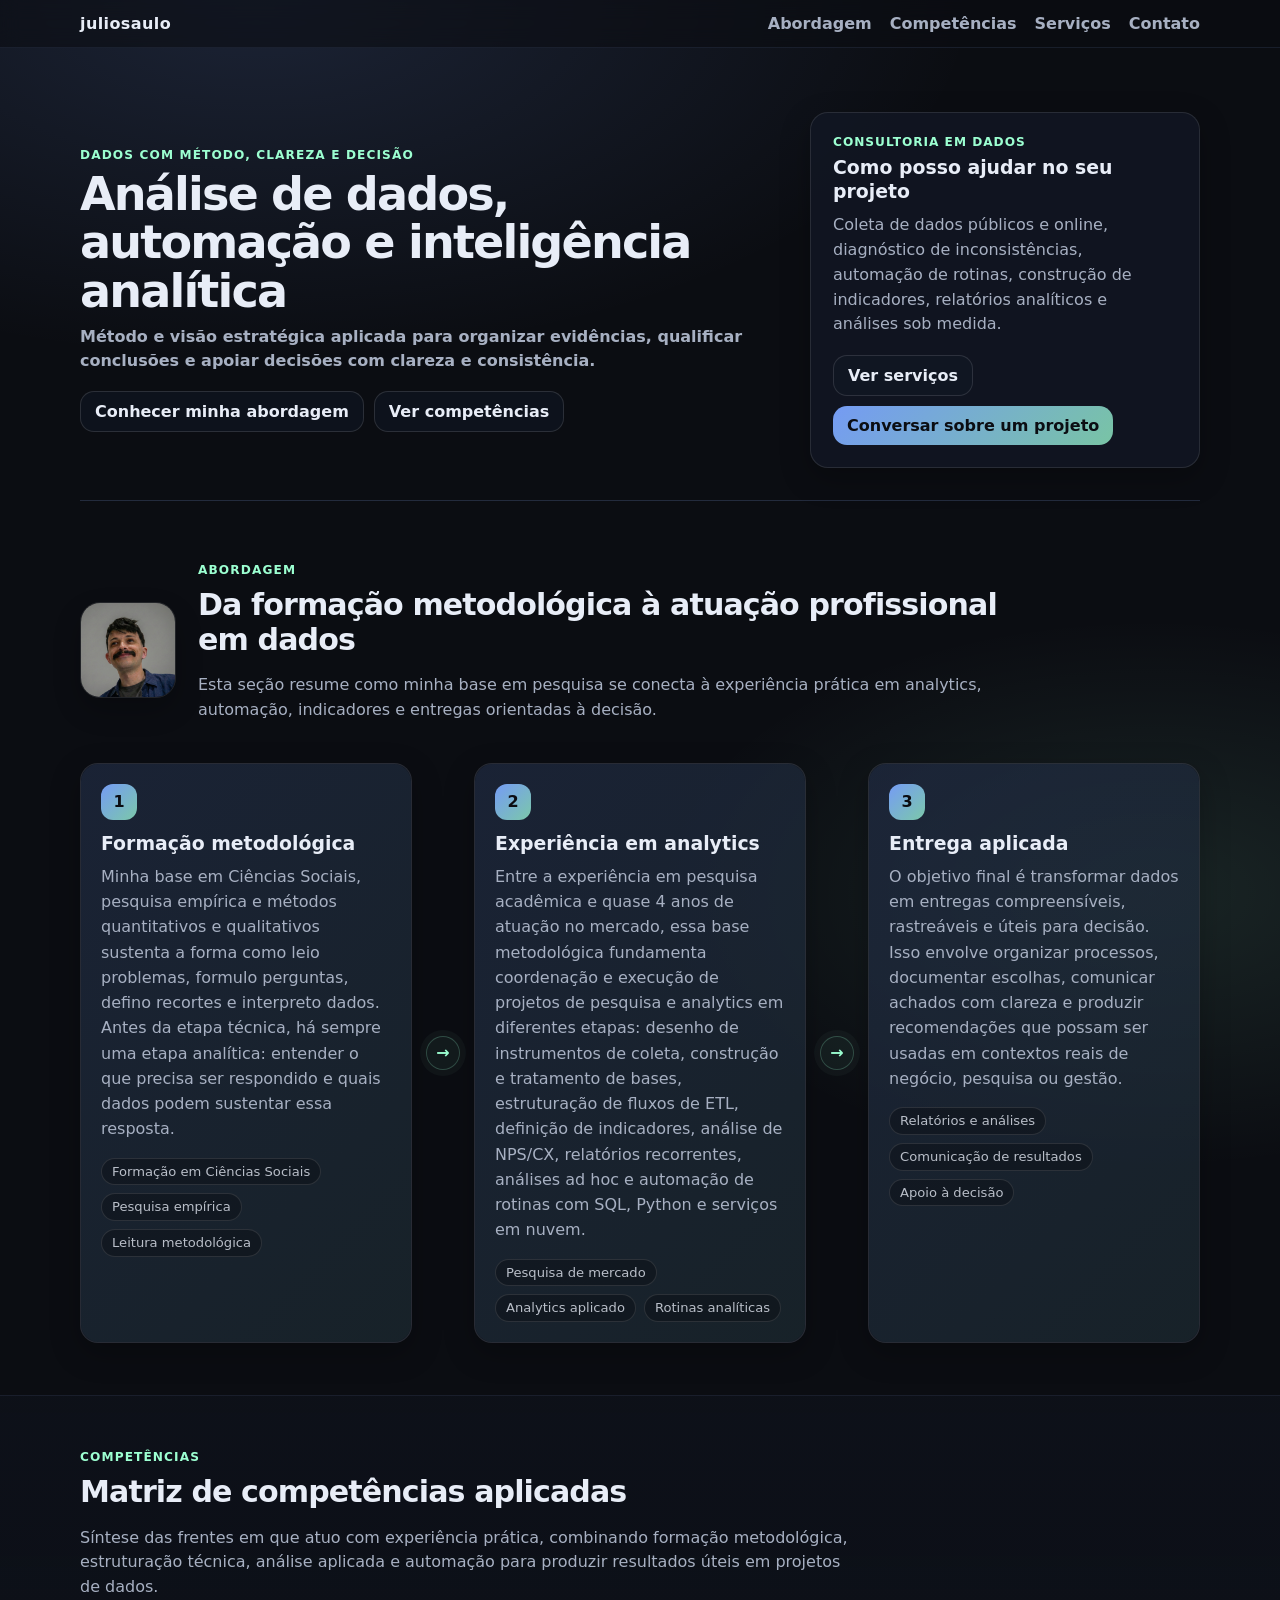
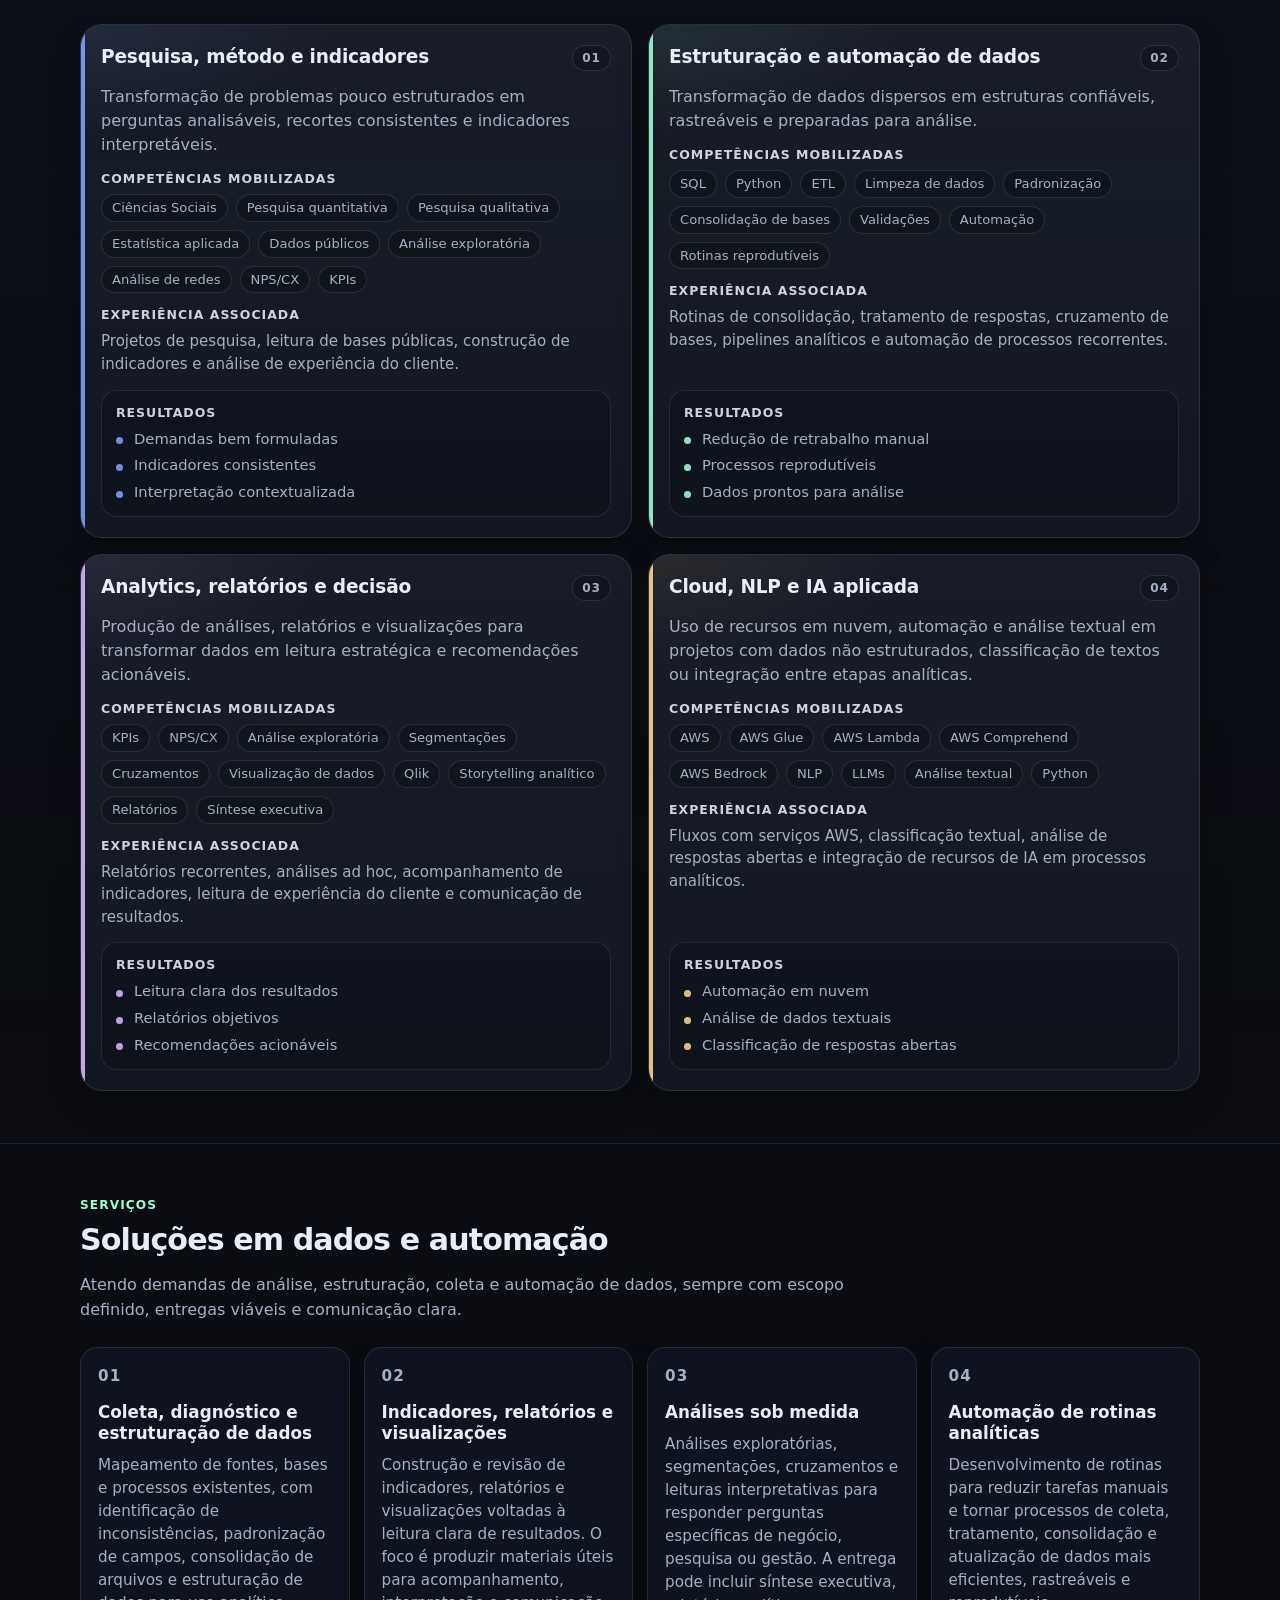
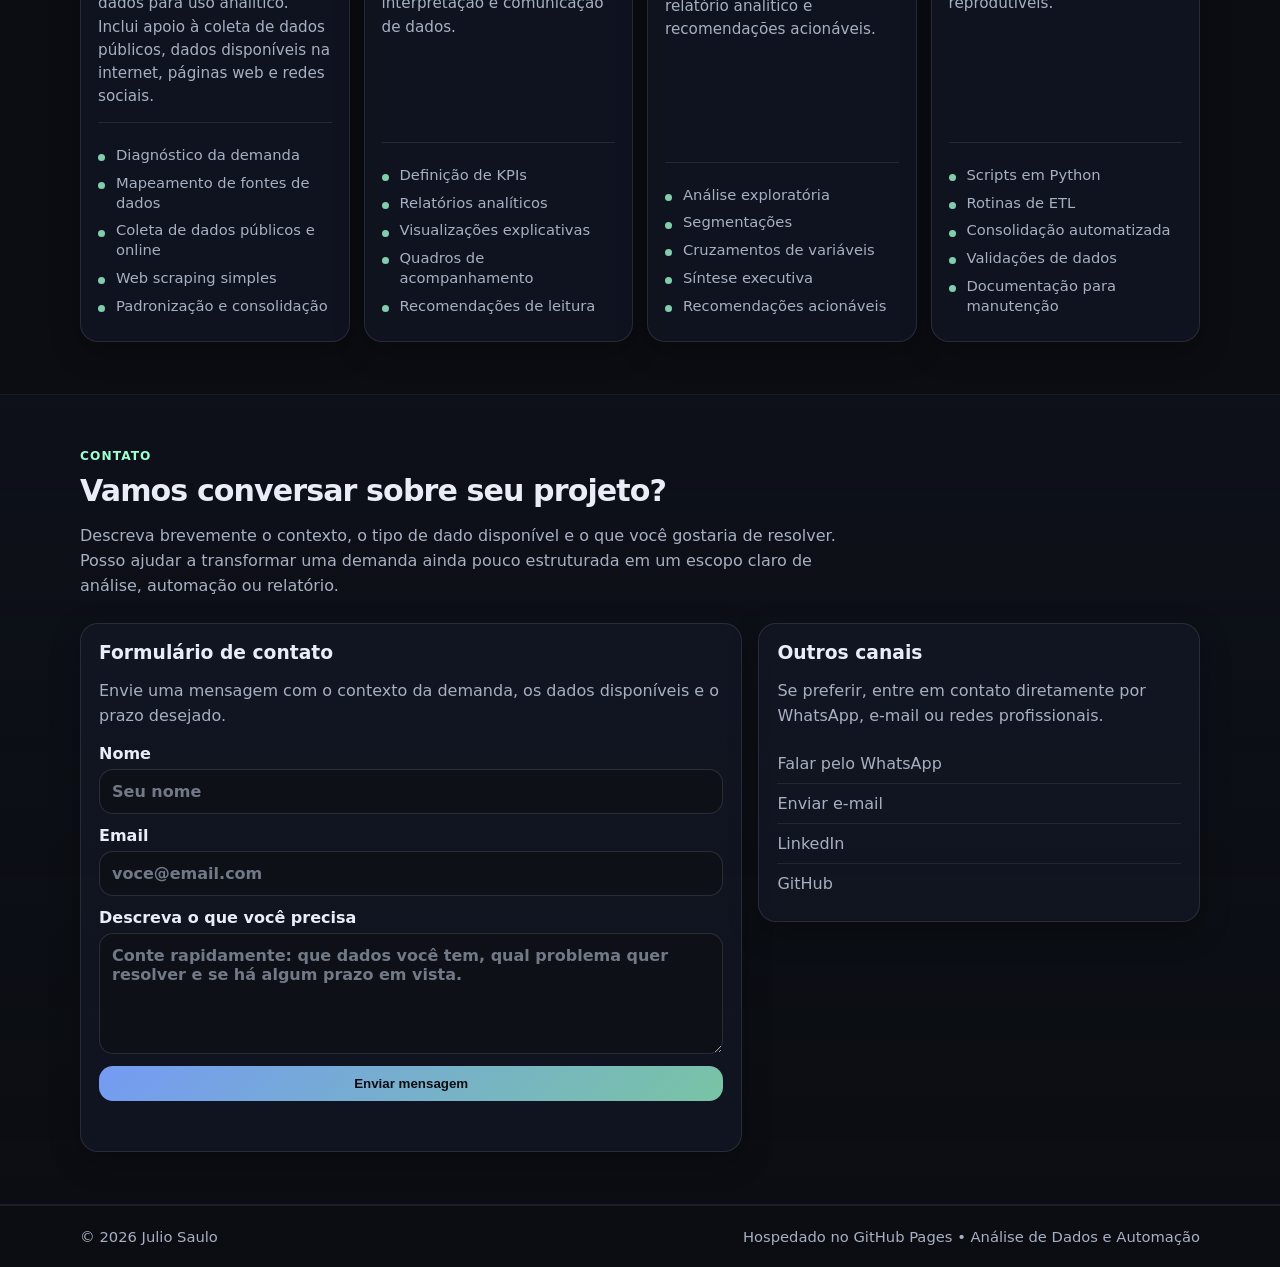
==== commit 73ea2a31: "ajustes de texto" ====
--- a/index.html
+++ b/index.html
@@ -3,8 +3,10 @@
 <head>
   <meta charset="UTF-8" />
   <meta name="viewport" content="width=device-width, initial-scale=1.0" />
+
   <title>Julio Saulo | Análise de Dados, Automação e Inteligência Analítica</title>
   <meta name="description" content="Consultoria em análise de dados, automação de rotinas analíticas, indicadores, relatórios e coleta/estruturação de dados públicos e online." />
+
   <link rel="stylesheet" href="css/styles.css" />
 </head>
 
@@ -30,73 +32,56 @@
     <!-- HERO -->
     <section class="hero" id="topo-hero">
       <div class="container">
-        <div class="hero-top hero-top-grid">
-          <div class="hero-photo hero-photo--small">
-            <img src="assets/img/profile.jpg" alt="Foto de Julio Saulo" />
+        <div class="hero-main-grid">
+          <div class="hero-intro">
+            <p class="eyebrow">Dados com método, clareza e decisão</p>
+
+            <h1>Análise de dados, automação e inteligência analítica</h1>
+
+            <p class="subtitle">
+              Método e visão estratégica aplicada para organizar evidências, qualificar conclusões e apoiar decisões com clareza e consistência.
+            </p>
+
+            <div class="hero-links">
+              <a class="btn" href="#abordagem">Conhecer minha abordagem</a>
+              <a class="btn" href="#competencias">Ver competências</a>
+            </div>
           </div>
 
-          <div class="hero-head">
-            <p class="eyebrow">Dados com método, clareza e decisão</p>
-            <h1>Análise de dados, automação e inteligência analítica</h1>
-            <p class="subtitle">
-              Transformo dados dispersos em processos analíticos mais confiáveis, indicadores consistentes e entregas orientadas à decisão.
-            </p>
-          </div>
-        </div>
-
-        <div class="hero-bottom hero-bottom-grid">
-          <div class="hero-about">
-            <h2 class="hero-h2">Dados com método e entrega aplicada</h2>
-
-            <p class="lead">
-              Atuo com análise de dados, pesquisa aplicada e automação de rotinas analíticas, combinando formação em Ciências Sociais e quase 4 anos de atuação profissional em analytics. Meu foco é transformar problemas pouco estruturados em análises claras, processos eficientes e recomendações acionáveis.
-            </p>
-
-            <div class="chips" aria-label="Principais áreas de atuação">
-              <span class="chip">Pesquisa aplicada</span>
-              <span class="chip">SQL</span>
-              <span class="chip">Python</span>
-              <span class="chip">ETL</span>
-              <span class="chip">NPS/CX</span>
-              <span class="chip">AWS</span>
-            </div>
-
-            <div class="hero-links">
-              <a class="btn" href="#abordagem">Conheça minha abordagem</a>
-              <a class="btn" href="#competencias">Ver competências</a>
-            </div>
-          </div>
-
-          <aside class="hero-consult" aria-label="Resumo da oferta de consultoria">
-            <div class="hero-offer">
-              <p class="offer-kicker">Consultoria em dados</p>
-              <h2 class="offer-title">Como posso ajudar no seu projeto</h2>
-              <p class="offer-text muted">
-                Posso apoiar demandas como coleta de dados públicos e online, diagnóstico de inconsistências, automação de rotinas, construção de indicadores, relatórios analíticos e análises sob medida.
-              </p>
-              <div class="offer-actions">
-                <a class="btn" href="#servicos">Ver serviços</a>
-                <a class="btn primary" href="#contato">Conversar sobre um projeto</a>
-              </div>
+          <aside class="hero-offer" aria-label="Resumo da oferta de consultoria">
+            <p class="offer-kicker">Consultoria em dados</p>
+
+            <h2 class="offer-title">Como posso ajudar no seu projeto</h2>
+
+            <p class="offer-text muted">
+              Coleta de dados públicos e online, diagnóstico de inconsistências, automação de rotinas, construção de indicadores, relatórios analíticos e análises sob medida.
+            </p>
+
+            <div class="offer-actions">
+              <a class="btn" href="#servicos">Ver serviços</a>
+              <a class="btn primary" href="#contato">Conversar sobre um projeto</a>
             </div>
           </aside>
         </div>
-      </div>
-
-      <div class="container hero-scroll">
-        <a class="scroll-hint" href="#abordagem" aria-label="Rolar para Abordagem">↓</a>
+
       </div>
     </section>
 
     <!-- ABORDAGEM -->
     <section class="section" id="abordagem">
       <div class="container">
-        <div class="section-head">
-          <p class="eyebrow">Abordagem</p>
-          <h2>Da formação metodológica à atuação profissional em dados</h2>
-          <p class="muted">
-            Esta seção resume como minha base em pesquisa se conecta à experiência prática em analytics, automação, indicadores e entregas orientadas à decisão.
-          </p>
+        <div class="section-head section-head--with-photo">
+          <div class="section-photo">
+            <img src="assets/img/profile.jpg" alt="Foto de Julio Saulo" />
+          </div>
+
+          <div class="section-head-content">
+            <p class="eyebrow">Abordagem</p>
+            <h2>Da formação metodológica à atuação profissional em dados</h2>
+            <p class="muted">
+              Esta seção resume como minha base em pesquisa se conecta à experiência prática em analytics, automação, indicadores e entregas orientadas à decisão.
+            </p>
+          </div>
         </div>
 
         <div class="approach-grid">
@@ -119,7 +104,7 @@
             <div class="approach-number" aria-hidden="true">2</div>
             <h3>Experiência em analytics</h3>
             <p>
-              Na atuação profissional, essa base metodológica se traduz em projetos de pesquisa e analytics: construção e tratamento de bases, definição de indicadores, análise de NPS/CX, relatórios recorrentes, análises ad hoc e automação de rotinas com SQL, Python e serviços em nuvem.
+              Entre a experiência em pesquisa acadêmica e quase 4 anos de atuação no mercado, essa base metodológica fundamenta coordenação e execução de projetos de pesquisa e analytics em diferentes etapas: desenho de instrumentos de coleta, construção e tratamento de bases, estruturação de fluxos de ETL, definição de indicadores, análise de NPS/CX, relatórios recorrentes, análises ad hoc e automação de rotinas com SQL, Python e serviços em nuvem.
             </p>
             <div class="tags approach-tags">
               <span class="tag">Pesquisa de mercado</span>
@@ -335,7 +320,7 @@
       <div class="container">
         <div class="section-head">
           <p class="eyebrow">Serviços</p>
-          <h2>Onde posso ajudar</h2>
+          <h2>Soluções em dados e automação</h2>
           <p class="muted">
             Atendo demandas de análise, estruturação, coleta e automação de dados, sempre com escopo definido, entregas viáveis e comunicação clara.
           </p>
@@ -451,10 +436,24 @@
             </p>
 
             <ul class="links contact-links">
-              <li><a href="https://wa.me/5531992762751?text=Ol%C3%A1%2C%20Julio%21%20Vi%20seu%20site%20e%20queria%20conversar%20sobre%20um%20projeto." target="_blank" rel="noopener">Falar pelo WhatsApp</a></li>
-              <li><a href="mailto:juliosaulo@gmail.com">Enviar e-mail</a></li>
-              <li><a href="https://www.linkedin.com/in/juliosaulo/" target="_blank" rel="noopener">LinkedIn</a></li>
-              <li><a href="https://github.com/juliosaulo" target="_blank" rel="noopener">GitHub</a></li>
+              <li>
+                <a href="https://wa.me/5531992762751?text=Ol%C3%A1%2C%20Julio%21%20Vi%20seu%20site%20e%20queria%20conversar%20sobre%20um%20projeto." target="_blank" rel="noopener">
+                  Falar pelo WhatsApp
+                </a>
+              </li>
+              <li>
+                <a href="mailto:juliosaulo@gmail.com">Enviar e-mail</a>
+              </li>
+              <li>
+                <a href="https://www.linkedin.com/in/juliosaulo/" target="_blank" rel="noopener">
+                  LinkedIn
+                </a>
+              </li>
+              <li>
+                <a href="https://github.com/juliosaulo" target="_blank" rel="noopener">
+                  GitHub
+                </a>
+              </li>
             </ul>
           </aside>
         </div>
@@ -471,4 +470,4 @@
 
   <script src="js/main.js"></script>
 </body>
-</html>
+</html>
--- a/css/styles.css
+++ b/css/styles.css
@@ -170,20 +170,138 @@
 
 /* Hero */
 .hero{
-  padding: 48px 0 18px;
-}
-
-.hero-top-grid{
+  padding: 64px 0 18px;
+}
+
+.hero-main-grid{
+  display: grid;
+  grid-template-columns: minmax(0, 1fr) 390px;
+  gap: 36px;
+  align-items: center;
+  padding-bottom: 32px;
+  border-bottom: 1px solid var(--line);
+}
+
+.hero-intro{
+  min-width: 0;
+  max-width: 820px;
+}
+
+h1{
+  margin: 0 0 10px;
+  max-width: 780px;
+  font-size: clamp(2.1rem, 3.6vw, 3.28rem);
+  line-height: 1.05;
+  letter-spacing: -.04em;
+}
+
+.subtitle{
+  margin: 0;
+  max-width: 720px;
+  color: var(--muted);
+  font-size: clamp(1rem, 1.25vw, 1.12rem);
+  font-weight: 650;
+  line-height: 1.5;
+}
+
+.hero-links,
+.offer-actions{
+  display: flex;
+  flex-wrap: wrap;
+  gap: 10px;
+  margin-top: 18px;
+}
+
+.hero-offer{
+  width: 100%;
+  justify-self: end;
+  padding: 22px;
+  display: flex;
+  flex-direction: column;
+  justify-content: center;
+  background: rgba(18,24,38,.72);
+  border: 1px solid rgba(255,255,255,.10);
+  border-radius: var(--radius);
+  box-shadow: var(--shadow);
+}
+
+.offer-kicker{
+  margin: 0 0 7px;
+  color: var(--accent2);
+  font-weight: 900;
+  letter-spacing: .08em;
+  text-transform: uppercase;
+  font-size: .76rem;
+}
+
+.offer-title{
+  margin: 0 0 10px;
+  font-size: 1.18rem;
+  line-height: 1.25;
+}
+
+.offer-text{
+  margin: 0;
+  line-height: 1.55;
+}
+
+.hero-scroll{
+  margin-top: 18px;
+  display: flex;
+  justify-content: center;
+}
+
+.scroll-hint{
+  width: 38px;
+  height: 38px;
+  border-radius: 999px;
+  border: 1px solid rgba(255,255,255,.12);
+  display: flex;
+  align-items: center;
+  justify-content: center;
+  color: var(--muted);
+  background: rgba(18,24,38,.35);
+}
+
+.scroll-hint:hover{
+  color: var(--text);
+  text-decoration: none;
+}
+
+/* Sections */
+.section{
+  padding: 52px 0;
+}
+
+.hero + .section{
+  padding-top: 42px;
+}
+
+.section.alt{
+  background: linear-gradient(180deg, rgba(15,20,32,.48), rgba(11,13,18,0));
+  border-top: 1px solid rgba(35,43,61,.6);
+  border-bottom: 1px solid rgba(35,43,61,.6);
+}
+
+.section-head{
+  max-width: 780px;
+  margin-bottom: 24px;
+}
+
+.section-head--with-photo{
   display: grid;
   grid-template-columns: 96px minmax(0, 1fr);
   gap: 22px;
   align-items: center;
-  padding-bottom: 22px;
-  margin-bottom: 24px;
-  border-bottom: 1px solid var(--line);
-}
-
-.hero-photo--small img{
+  max-width: 920px;
+}
+
+.section-photo{
+  width: 96px;
+  height: 96px;
+}
+
+.section-photo img{
   width: 96px;
   height: 96px;
   border-radius: 20px;
@@ -193,130 +311,8 @@
   box-shadow: 0 12px 30px rgba(0,0,0,.25);
 }
 
-.hero-head{
-  max-width: 860px;
-}
-
-h1{
-  margin: 0 0 10px;
-  max-width: 780px;
-  font-size: clamp(2rem, 3.45vw, 3.18rem);
-  line-height: 1.05;
-  letter-spacing: -.04em;
-}
-
-.subtitle{
-  margin: 0;
-  max-width: 720px;
-  color: var(--muted);
-  font-size: clamp(1rem, 1.25vw, 1.12rem);
-  font-weight: 650;
-  line-height: 1.5;
-}
-
-.hero-bottom-grid{
-  display: grid;
-  grid-template-columns: minmax(0, 1fr) 390px;
-  gap: 24px;
-  align-items: stretch;
-}
-
-.hero-about,
-.hero-offer,
-.card{
-  background: rgba(18,24,38,.72);
-  border: 1px solid rgba(255,255,255,.10);
-  border-radius: var(--radius);
-  box-shadow: var(--shadow);
-}
-
-.hero-about{
-  padding: 24px;
-  background: linear-gradient(180deg, rgba(255,255,255,.04), rgba(255,255,255,.015));
-}
-
-.hero-h2,
-.offer-title{
-  margin: 0 0 10px;
-  font-size: 1.18rem;
-  line-height: 1.25;
-}
-
-.lead{
-  margin: 0 0 18px;
-  line-height: 1.62;
-  max-width: 72ch;
-}
-
-.hero-links,
-.offer-actions{
-  display: flex;
-  flex-wrap: wrap;
-  gap: 10px;
-  margin-top: 16px;
-}
-
-.hero-consult .hero-offer{ height: 100%; }
-
-.hero-offer{
-  padding: 18px;
-  display: flex;
-  flex-direction: column;
-  justify-content: center;
-}
-
-.offer-kicker{
-  margin: 0 0 7px;
-  color: var(--accent2);
-  font-weight: 900;
-  letter-spacing: .08em;
-  text-transform: uppercase;
-  font-size: .76rem;
-}
-
-.offer-text{
-  margin: 0;
-  line-height: 1.55;
-}
-
-.hero-scroll{
-  margin-top: 18px;
-  display: flex;
-  justify-content: center;
-}
-
-.scroll-hint{
-  width: 38px;
-  height: 38px;
-  border-radius: 999px;
-  border: 1px solid rgba(255,255,255,.12);
-  display: flex;
-  align-items: center;
-  justify-content: center;
-  color: var(--muted);
-  background: rgba(18,24,38,.35);
-}
-
-.scroll-hint:hover{ color: var(--text); text-decoration: none; }
-
-/* Sections */
-.section{
-  padding: 52px 0;
-}
-
-.hero + .section{
-  padding-top: 42px;
-}
-
-.section.alt{
-  background: linear-gradient(180deg, rgba(15,20,32,.48), rgba(11,13,18,0));
-  border-top: 1px solid rgba(35,43,61,.6);
-  border-bottom: 1px solid rgba(35,43,61,.6);
-}
-
-.section-head{
-  max-width: 780px;
-  margin-bottom: 24px;
+.section-head-content{
+  min-width: 0;
 }
 
 .section-head h2{
@@ -330,6 +326,10 @@
 
 .card{
   padding: 18px;
+  background: rgba(18,24,38,.72);
+  border: 1px solid rgba(255,255,255,.10);
+  border-radius: var(--radius);
+  box-shadow: var(--shadow);
 }
 
 .divider{
@@ -732,18 +732,28 @@
 
 /* Responsive */
 @media (max-width: 1080px){
+  .hero-main-grid{
+    grid-template-columns: minmax(0, 1fr) 360px;
+    gap: 24px;
+  }
+
   .services-grid--four{
     grid-template-columns: repeat(2, minmax(0, 1fr));
   }
 }
 
 @media (max-width: 960px){
-  .hero-bottom-grid{
+  .hero-main-grid{
     grid-template-columns: 1fr;
-  }
-
-  .hero-consult .hero-offer{
-    min-height: 0;
+    align-items: stretch;
+  }
+
+  .hero-intro{
+    max-width: 100%;
+  }
+
+  .hero-offer{
+    justify-self: stretch;
   }
 
   .approach-grid{
@@ -797,24 +807,15 @@
     background: rgba(18,24,38,.96);
     box-shadow: 0 10px 30px rgba(0,0,0,.25);
   }
+
   .hero{
-    padding-top: 38px;
-  }
-
-  .hero-top-grid{
-    grid-template-columns: 1fr;
-    justify-items: center;
+    padding-top: 42px;
+  }
+
+  .hero-main-grid{
+    gap: 22px;
+    padding-bottom: 24px;
     text-align: center;
-    gap: 14px;
-  }
-
-  .hero-head{
-    max-width: 100%;
-  }
-
-  .hero-photo--small img{
-    width: 88px;
-    height: 88px;
   }
 
   h1{
@@ -827,8 +828,32 @@
     margin: 0 auto;
   }
 
-  .hero-about,
-  .hero-offer,
+  .hero-links,
+  .offer-actions{
+    justify-content: center;
+  }
+
+  .hero-offer{
+    padding: 16px;
+    text-align: center;
+  }
+
+  .section-head--with-photo{
+    grid-template-columns: 76px minmax(0, 1fr);
+    gap: 14px;
+    align-items: center;
+  }
+
+  .section-photo,
+  .section-photo img{
+    width: 76px;
+    height: 76px;
+  }
+
+  .section-photo img{
+    border-radius: 17px;
+  }
+
   .card,
   .approach-card,
   .service-card,
@@ -836,19 +861,6 @@
     padding: 16px;
   }
 
-  .hero-bottom-grid,
-  .hero-about,
-  .hero-offer{
-    text-align: center;
-  }
-
-  .chips,
-  .tags,
-  .hero-links,
-  .offer-actions{
-    justify-content: center;
-  }
-
   .section{
     padding: 42px 0;
   }
@@ -887,3 +899,16 @@
     text-align: center;
   }
 }
+
+@media (max-width: 430px){
+  .section-head--with-photo{
+    grid-template-columns: 1fr;
+    justify-items: start;
+  }
+
+  .section-photo,
+  .section-photo img{
+    width: 72px;
+    height: 72px;
+  }
+}
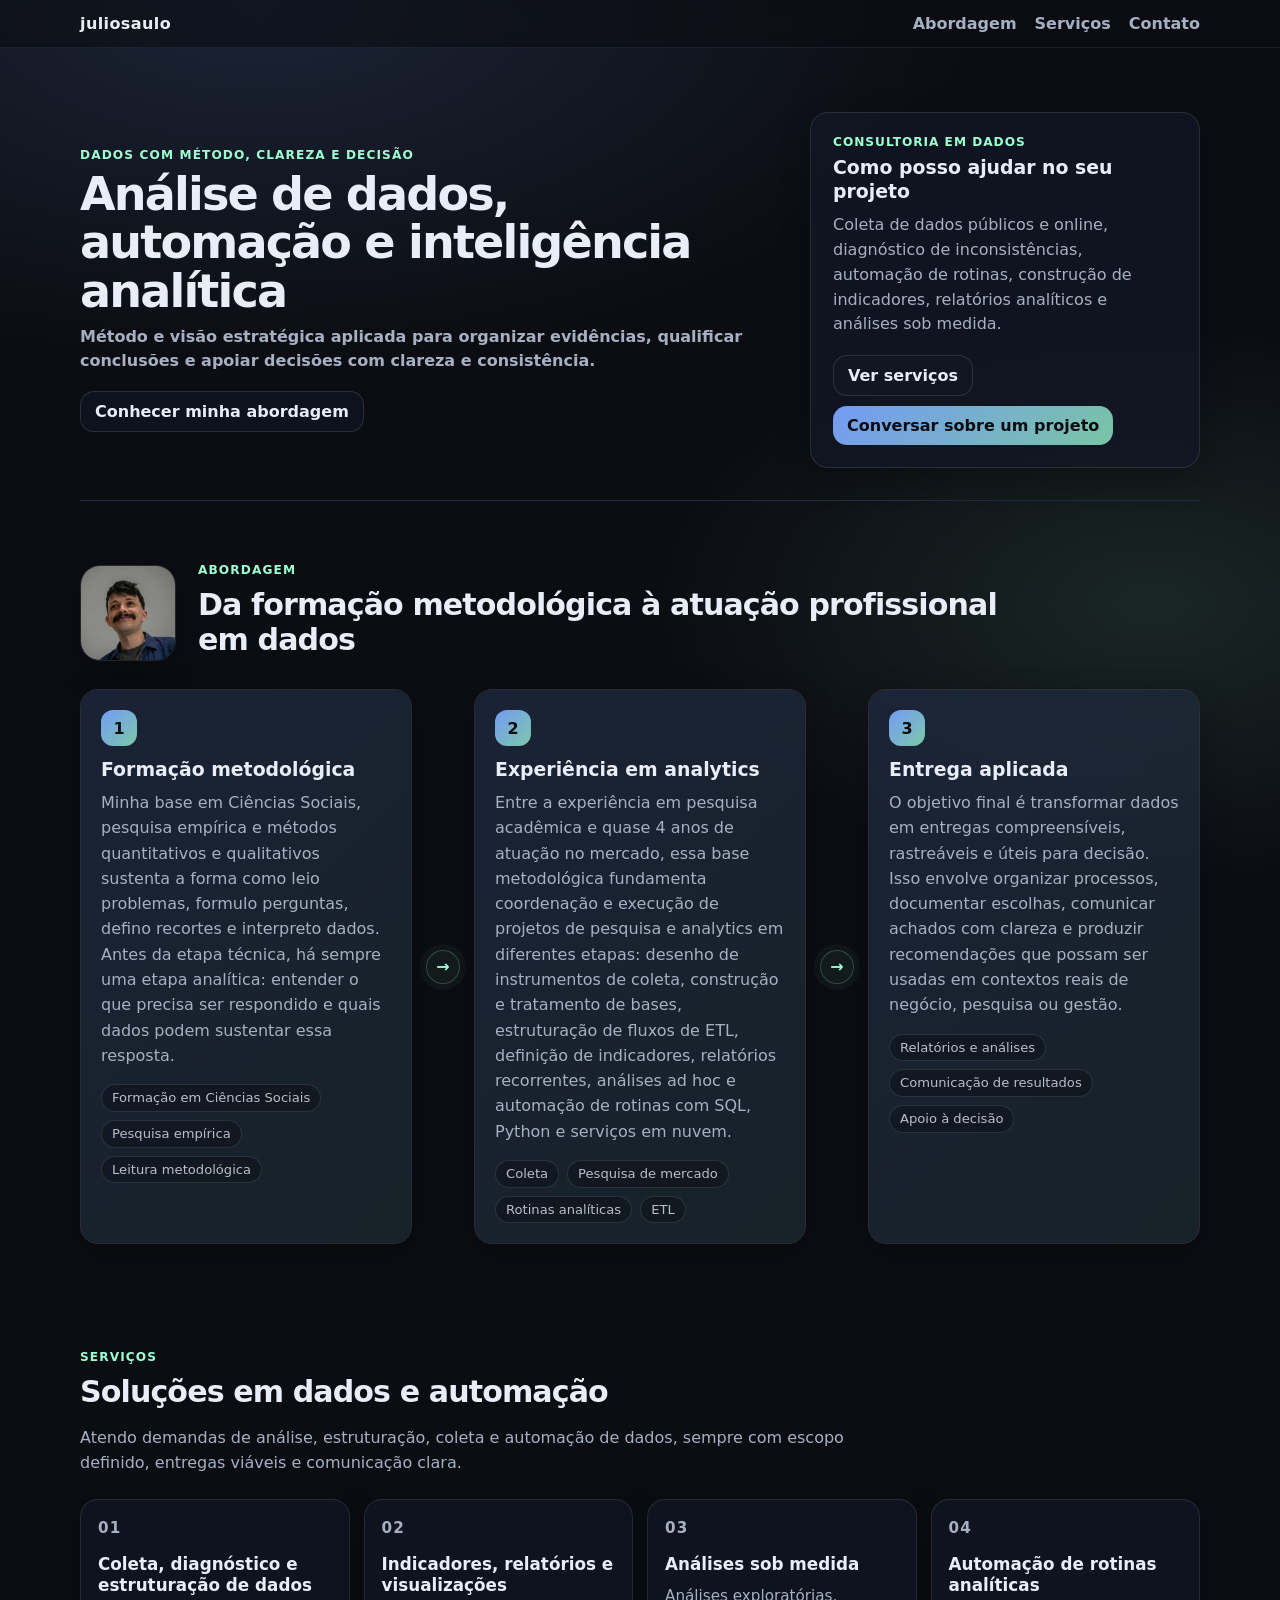
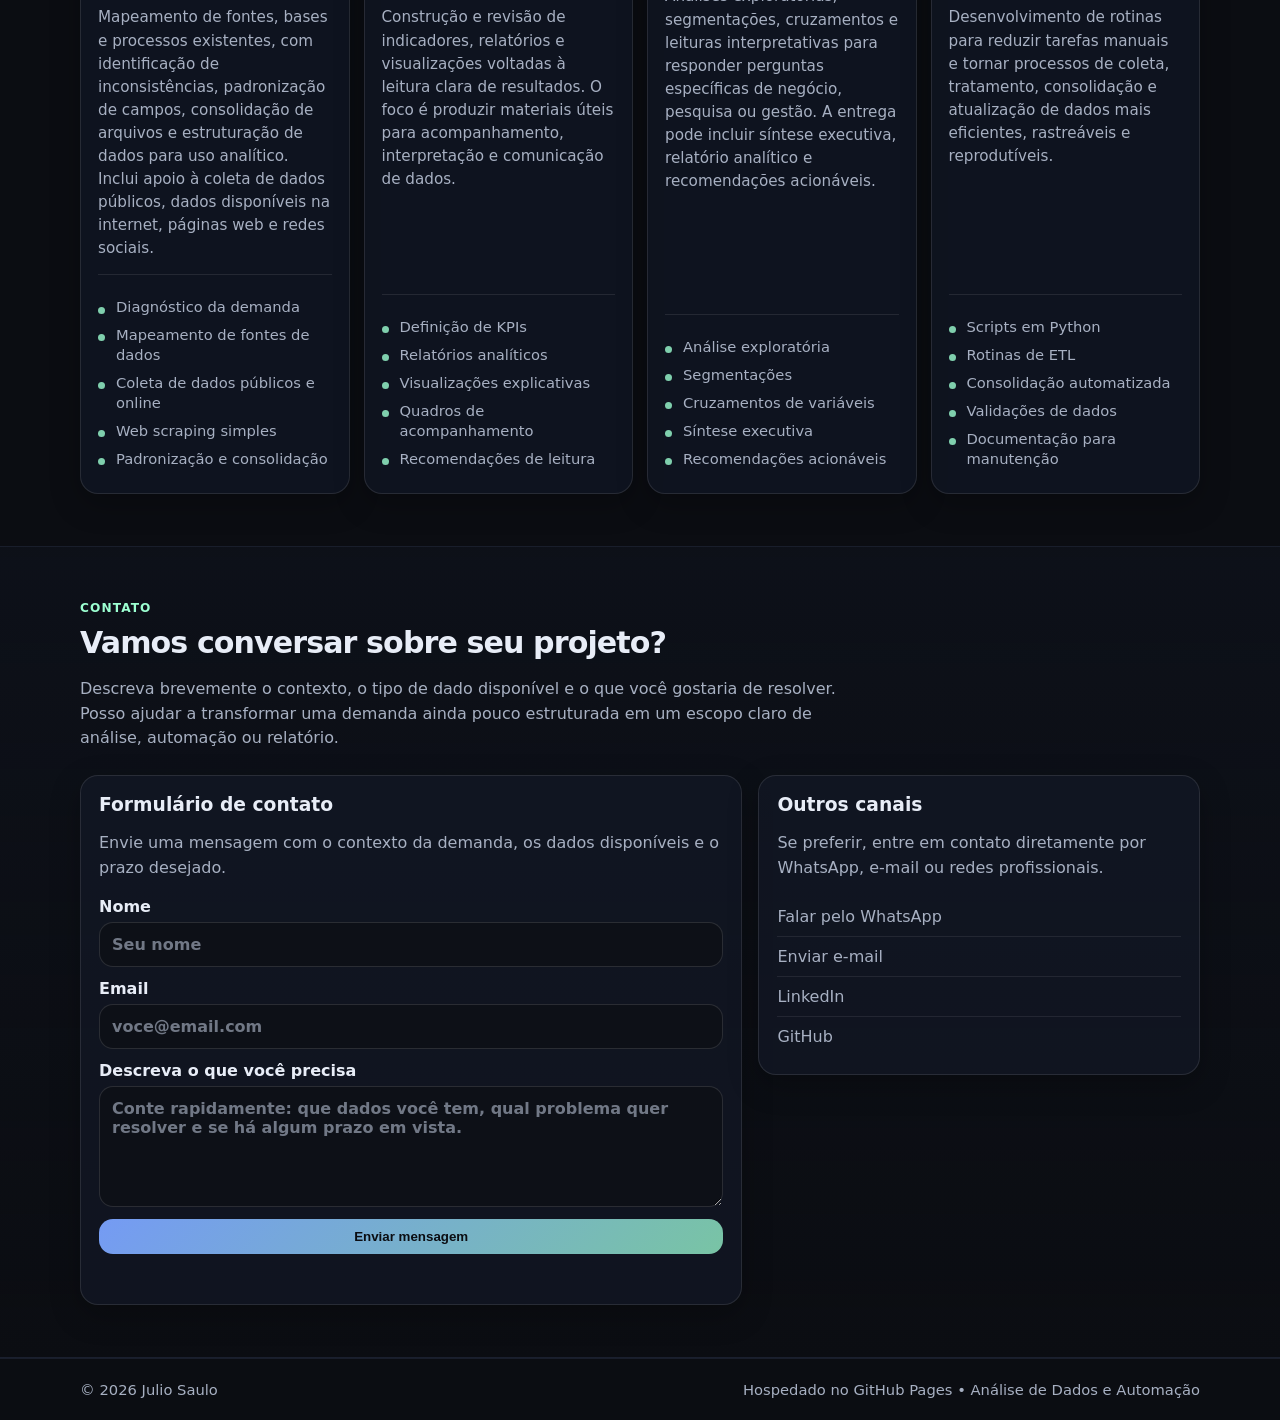
==== commit e1c619f8: "f" ====
--- a/index.html
+++ b/index.html
@@ -17,7 +17,6 @@
 
       <nav class="nav-links" aria-label="Navegação principal">
         <a href="#abordagem">Abordagem</a>
-        <a href="#competencias">Competências</a>
         <a href="#servicos">Serviços</a>
         <a href="#contato">Contato</a>
       </nav>
@@ -44,7 +43,6 @@
 
             <div class="hero-links">
               <a class="btn" href="#abordagem">Conhecer minha abordagem</a>
-              <a class="btn" href="#competencias">Ver competências</a>
             </div>
           </div>
 
@@ -63,7 +61,6 @@
             </div>
           </aside>
         </div>
-
       </div>
     </section>
 
@@ -78,9 +75,6 @@
           <div class="section-head-content">
             <p class="eyebrow">Abordagem</p>
             <h2>Da formação metodológica à atuação profissional em dados</h2>
-            <p class="muted">
-              Esta seção resume como minha base em pesquisa se conecta à experiência prática em analytics, automação, indicadores e entregas orientadas à decisão.
-            </p>
           </div>
         </div>
 
@@ -104,12 +98,13 @@
             <div class="approach-number" aria-hidden="true">2</div>
             <h3>Experiência em analytics</h3>
             <p>
-              Entre a experiência em pesquisa acadêmica e quase 4 anos de atuação no mercado, essa base metodológica fundamenta coordenação e execução de projetos de pesquisa e analytics em diferentes etapas: desenho de instrumentos de coleta, construção e tratamento de bases, estruturação de fluxos de ETL, definição de indicadores, análise de NPS/CX, relatórios recorrentes, análises ad hoc e automação de rotinas com SQL, Python e serviços em nuvem.
+              Entre a experiência em pesquisa acadêmica e quase 4 anos de atuação no mercado, essa base metodológica fundamenta coordenação e execução de projetos de pesquisa e analytics em diferentes etapas: desenho de instrumentos de coleta, construção e tratamento de bases, estruturação de fluxos de ETL, definição de indicadores, relatórios recorrentes, análises ad hoc e automação de rotinas com SQL, Python e serviços em nuvem.
             </p>
             <div class="tags approach-tags">
+              <span class="tag">Coleta</span>
               <span class="tag">Pesquisa de mercado</span>
-              <span class="tag">Analytics aplicado</span>
               <span class="tag">Rotinas analíticas</span>
+              <span class="tag">ETL</span>
             </div>
           </article>
 
@@ -125,190 +120,6 @@
               <span class="tag">Relatórios e análises</span>
               <span class="tag">Comunicação de resultados</span>
               <span class="tag">Apoio à decisão</span>
-            </div>
-          </article>
-        </div>
-      </div>
-    </section>
-
-    <!-- COMPETÊNCIAS -->
-    <section class="section alt" id="competencias">
-      <div class="container">
-        <div class="section-head">
-          <p class="eyebrow">Competências</p>
-          <h2>Matriz de competências aplicadas</h2>
-          <p class="muted">
-            Síntese das frentes em que atuo com experiência prática, combinando formação metodológica, estruturação técnica, análise aplicada e automação para produzir resultados úteis em projetos de dados.
-          </p>
-        </div>
-
-        <div class="competency-matrix" aria-label="Matriz de competências aplicadas">
-          <article class="matrix-card matrix-card-method">
-            <div class="matrix-card-head">
-              <p class="matrix-kicker">01</p>
-              <h3>Pesquisa, método e indicadores</h3>
-            </div>
-
-            <p class="matrix-description">
-              Transformação de problemas pouco estruturados em perguntas analisáveis, recortes consistentes e indicadores interpretáveis.
-            </p>
-
-            <div class="matrix-block">
-              <h4>Competências mobilizadas</h4>
-              <div class="tags">
-                <span class="tag">Ciências Sociais</span>
-                <span class="tag">Pesquisa quantitativa</span>
-                <span class="tag">Pesquisa qualitativa</span>
-                <span class="tag">Estatística aplicada</span>
-                <span class="tag">Dados públicos</span>
-                <span class="tag">Análise exploratória</span>
-                <span class="tag">Análise de redes</span>
-                <span class="tag">NPS/CX</span>
-                <span class="tag">KPIs</span>
-              </div>
-            </div>
-
-            <div class="matrix-block">
-              <h4>Experiência associada</h4>
-              <p>
-                Projetos de pesquisa, leitura de bases públicas, construção de indicadores e análise de experiência do cliente.
-              </p>
-            </div>
-
-            <div class="matrix-results">
-              <h4>Resultados</h4>
-              <ul>
-                <li>Demandas bem formuladas</li>
-                <li>Indicadores consistentes</li>
-                <li>Interpretação contextualizada</li>
-              </ul>
-            </div>
-          </article>
-
-          <article class="matrix-card matrix-card-structure">
-            <div class="matrix-card-head">
-              <p class="matrix-kicker">02</p>
-              <h3>Estruturação e automação de dados</h3>
-            </div>
-
-            <p class="matrix-description">
-              Transformação de dados dispersos em estruturas confiáveis, rastreáveis e preparadas para análise.
-            </p>
-
-            <div class="matrix-block">
-              <h4>Competências mobilizadas</h4>
-              <div class="tags">
-                <span class="tag">SQL</span>
-                <span class="tag">Python</span>
-                <span class="tag">ETL</span>
-                <span class="tag">Limpeza de dados</span>
-                <span class="tag">Padronização</span>
-                <span class="tag">Consolidação de bases</span>
-                <span class="tag">Validações</span>
-                <span class="tag">Automação</span>
-                <span class="tag">Rotinas reprodutíveis</span>
-              </div>
-            </div>
-
-            <div class="matrix-block">
-              <h4>Experiência associada</h4>
-              <p>
-                Rotinas de consolidação, tratamento de respostas, cruzamento de bases, pipelines analíticos e automação de processos recorrentes.
-              </p>
-            </div>
-
-            <div class="matrix-results">
-              <h4>Resultados</h4>
-              <ul>
-                <li>Redução de retrabalho manual</li>
-                <li>Processos reprodutíveis</li>
-                <li>Dados prontos para análise</li>
-              </ul>
-            </div>
-          </article>
-
-          <article class="matrix-card matrix-card-analytics">
-            <div class="matrix-card-head">
-              <p class="matrix-kicker">03</p>
-              <h3>Analytics, relatórios e decisão</h3>
-            </div>
-
-            <p class="matrix-description">
-              Produção de análises, relatórios e visualizações para transformar dados em leitura estratégica e recomendações acionáveis.
-            </p>
-
-            <div class="matrix-block">
-              <h4>Competências mobilizadas</h4>
-              <div class="tags">
-                <span class="tag">KPIs</span>
-                <span class="tag">NPS/CX</span>
-                <span class="tag">Análise exploratória</span>
-                <span class="tag">Segmentações</span>
-                <span class="tag">Cruzamentos</span>
-                <span class="tag">Visualização de dados</span>
-                <span class="tag">Qlik</span>
-                <span class="tag">Storytelling analítico</span>
-                <span class="tag">Relatórios</span>
-                <span class="tag">Síntese executiva</span>
-              </div>
-            </div>
-
-            <div class="matrix-block">
-              <h4>Experiência associada</h4>
-              <p>
-                Relatórios recorrentes, análises ad hoc, acompanhamento de indicadores, leitura de experiência do cliente e comunicação de resultados.
-              </p>
-            </div>
-
-            <div class="matrix-results">
-              <h4>Resultados</h4>
-              <ul>
-                <li>Leitura clara dos resultados</li>
-                <li>Relatórios objetivos</li>
-                <li>Recomendações acionáveis</li>
-              </ul>
-            </div>
-          </article>
-
-          <article class="matrix-card matrix-card-cloud">
-            <div class="matrix-card-head">
-              <p class="matrix-kicker">04</p>
-              <h3>Cloud, NLP e IA aplicada</h3>
-            </div>
-
-            <p class="matrix-description">
-              Uso de recursos em nuvem, automação e análise textual em projetos com dados não estruturados, classificação de textos ou integração entre etapas analíticas.
-            </p>
-
-            <div class="matrix-block">
-              <h4>Competências mobilizadas</h4>
-              <div class="tags">
-                <span class="tag">AWS</span>
-                <span class="tag">AWS Glue</span>
-                <span class="tag">AWS Lambda</span>
-                <span class="tag">AWS Comprehend</span>
-                <span class="tag">AWS Bedrock</span>
-                <span class="tag">NLP</span>
-                <span class="tag">LLMs</span>
-                <span class="tag">Análise textual</span>
-                <span class="tag">Python</span>
-              </div>
-            </div>
-
-            <div class="matrix-block">
-              <h4>Experiência associada</h4>
-              <p>
-                Fluxos com serviços AWS, classificação textual, análise de respostas abertas e integração de recursos de IA em processos analíticos.
-              </p>
-            </div>
-
-            <div class="matrix-results">
-              <h4>Resultados</h4>
-              <ul>
-                <li>Automação em nuvem</li>
-                <li>Análise de dados textuais</li>
-                <li>Classificação de respostas abertas</li>
-              </ul>
             </div>
           </article>
         </div>
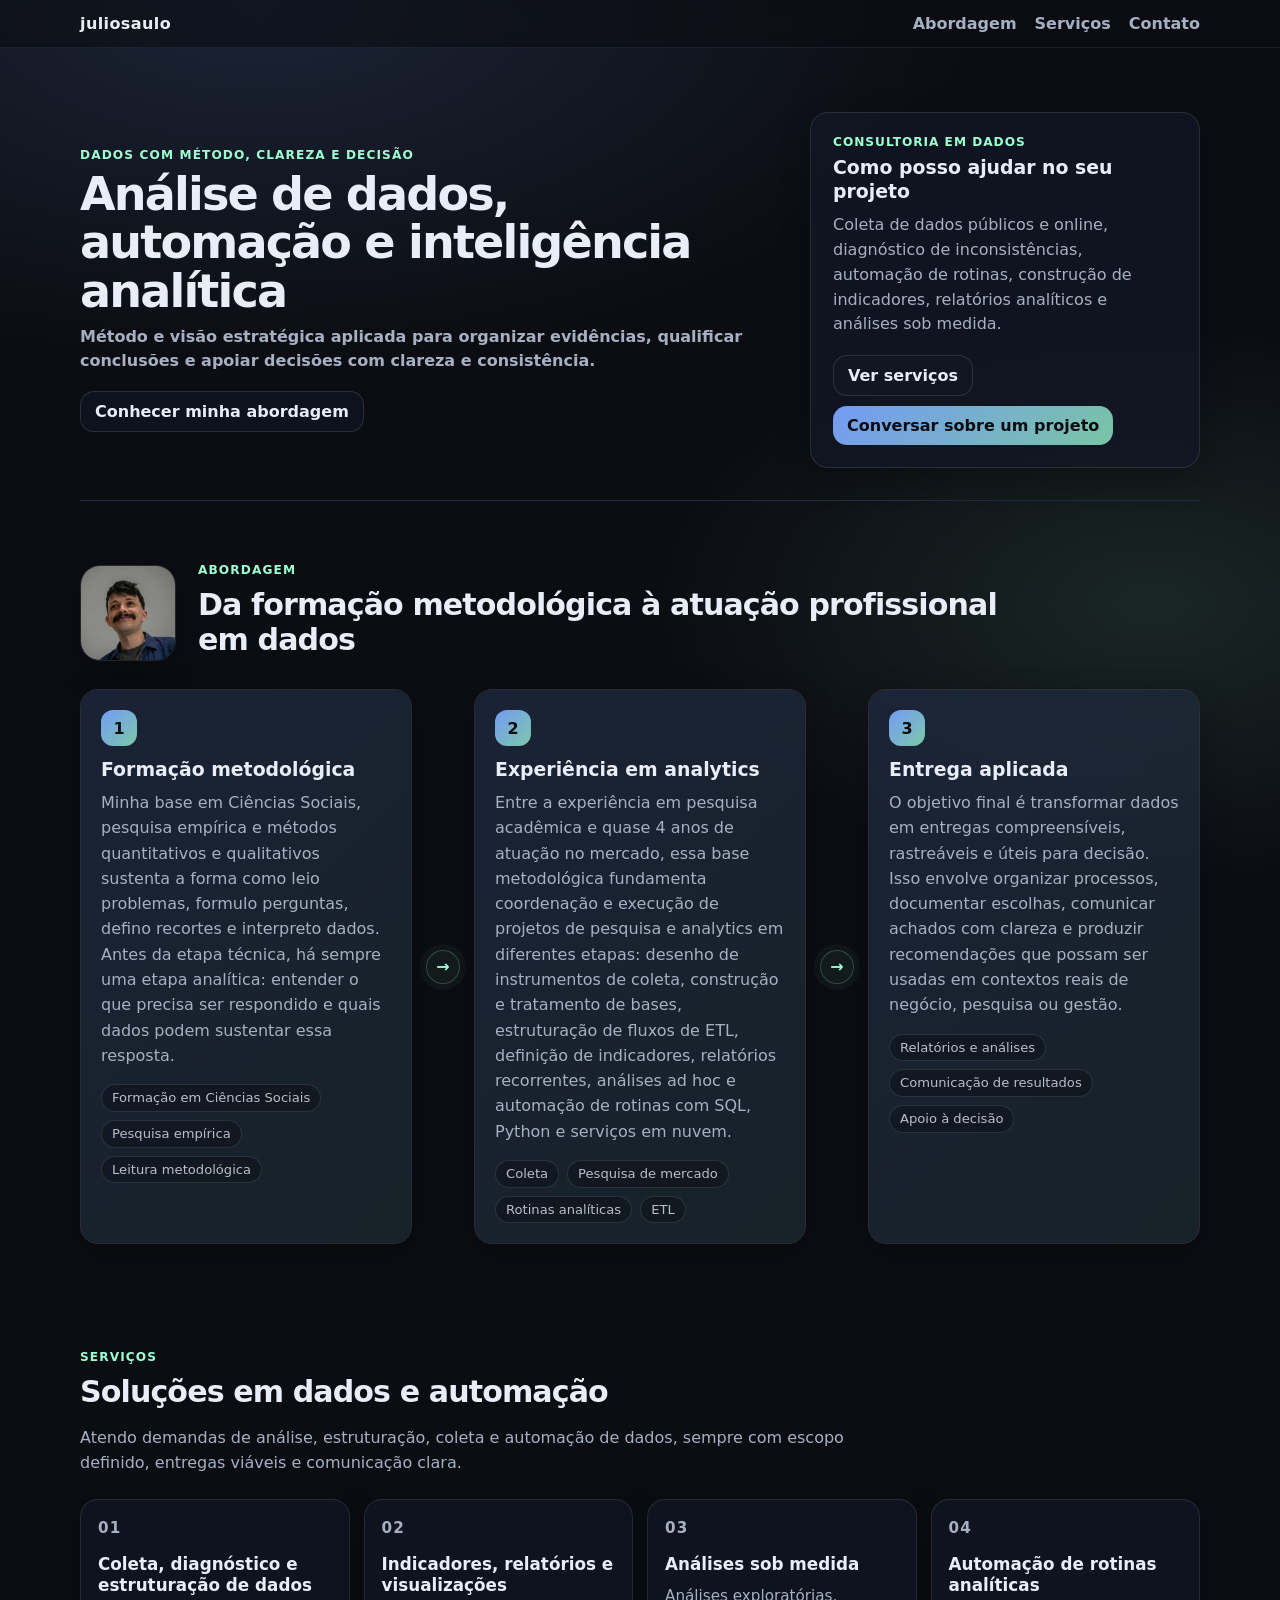
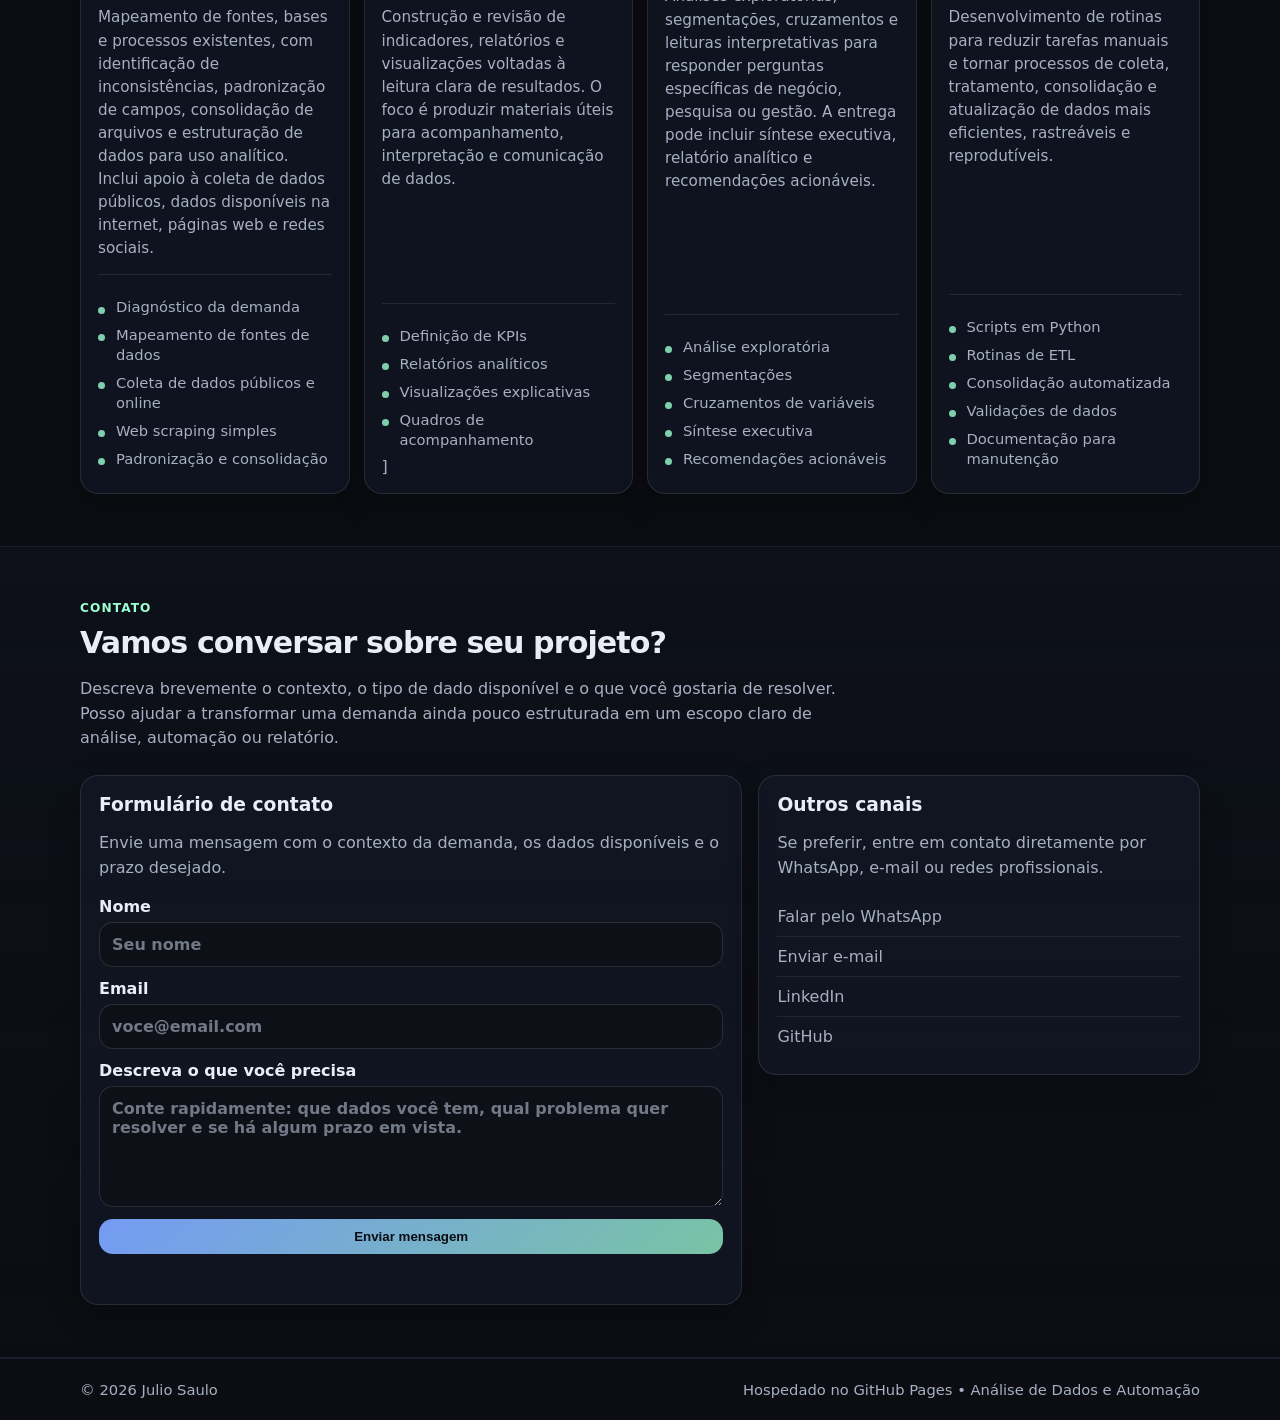
==== commit 9c856b82: "f" ====
--- a/index.html
+++ b/index.html
@@ -164,8 +164,7 @@
               <li>Relatórios analíticos</li>
               <li>Visualizações explicativas</li>
               <li>Quadros de acompanhamento</li>
-              <li>Recomendações de leitura</li>
-            </ul>
+]            </ul>
           </article>
 
           <article class="service-card">
